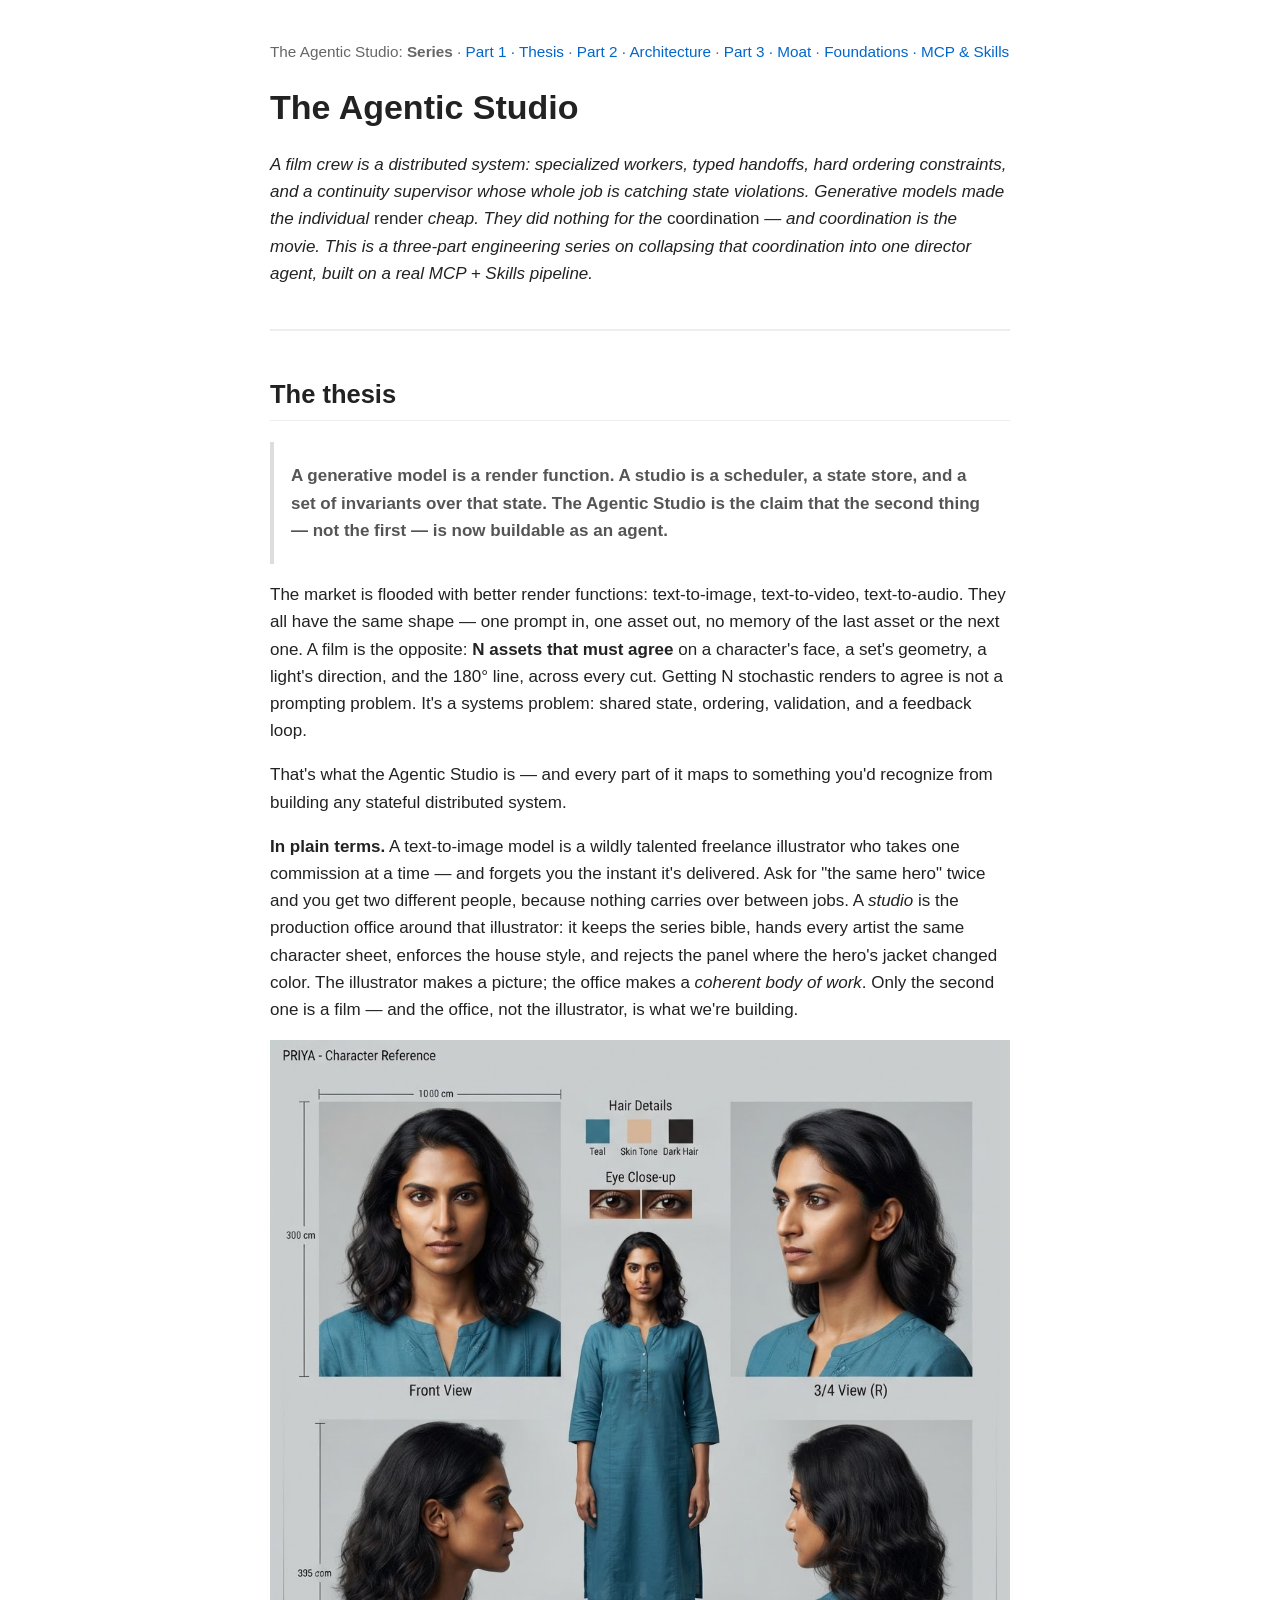
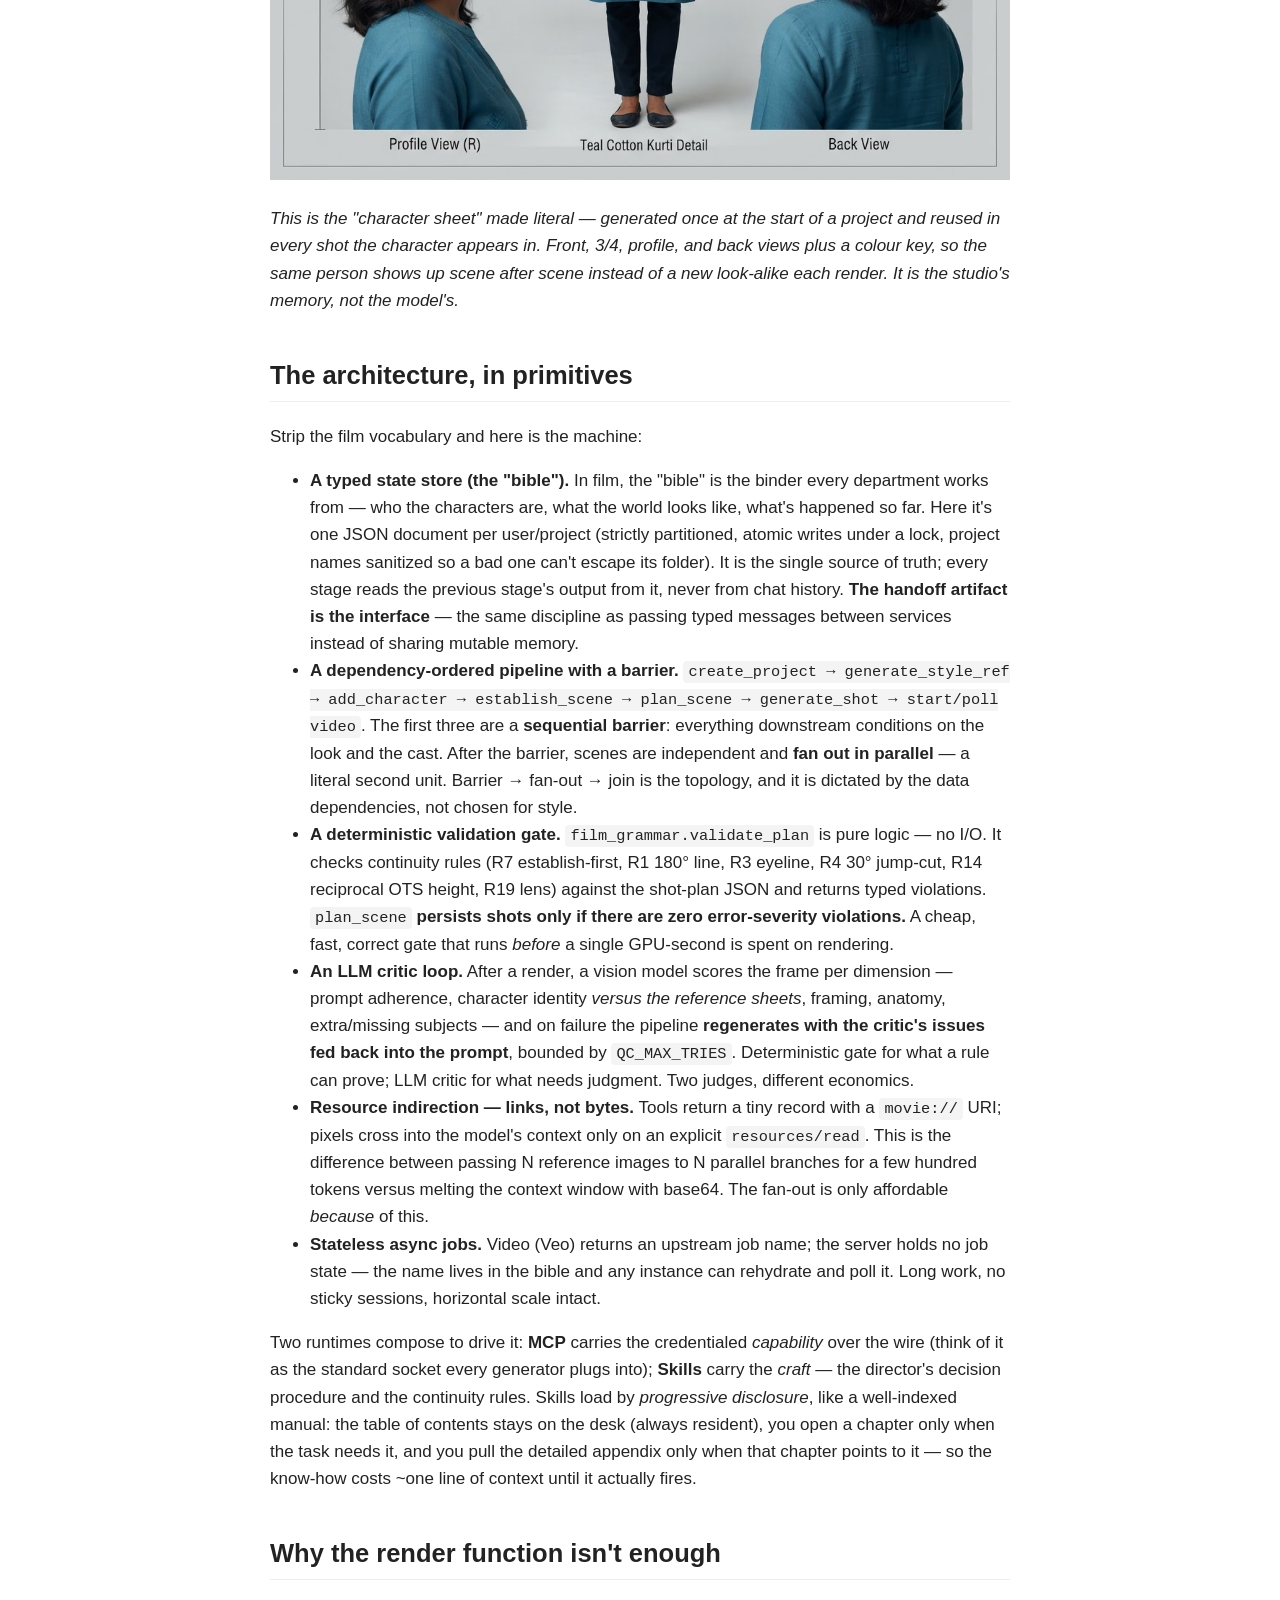
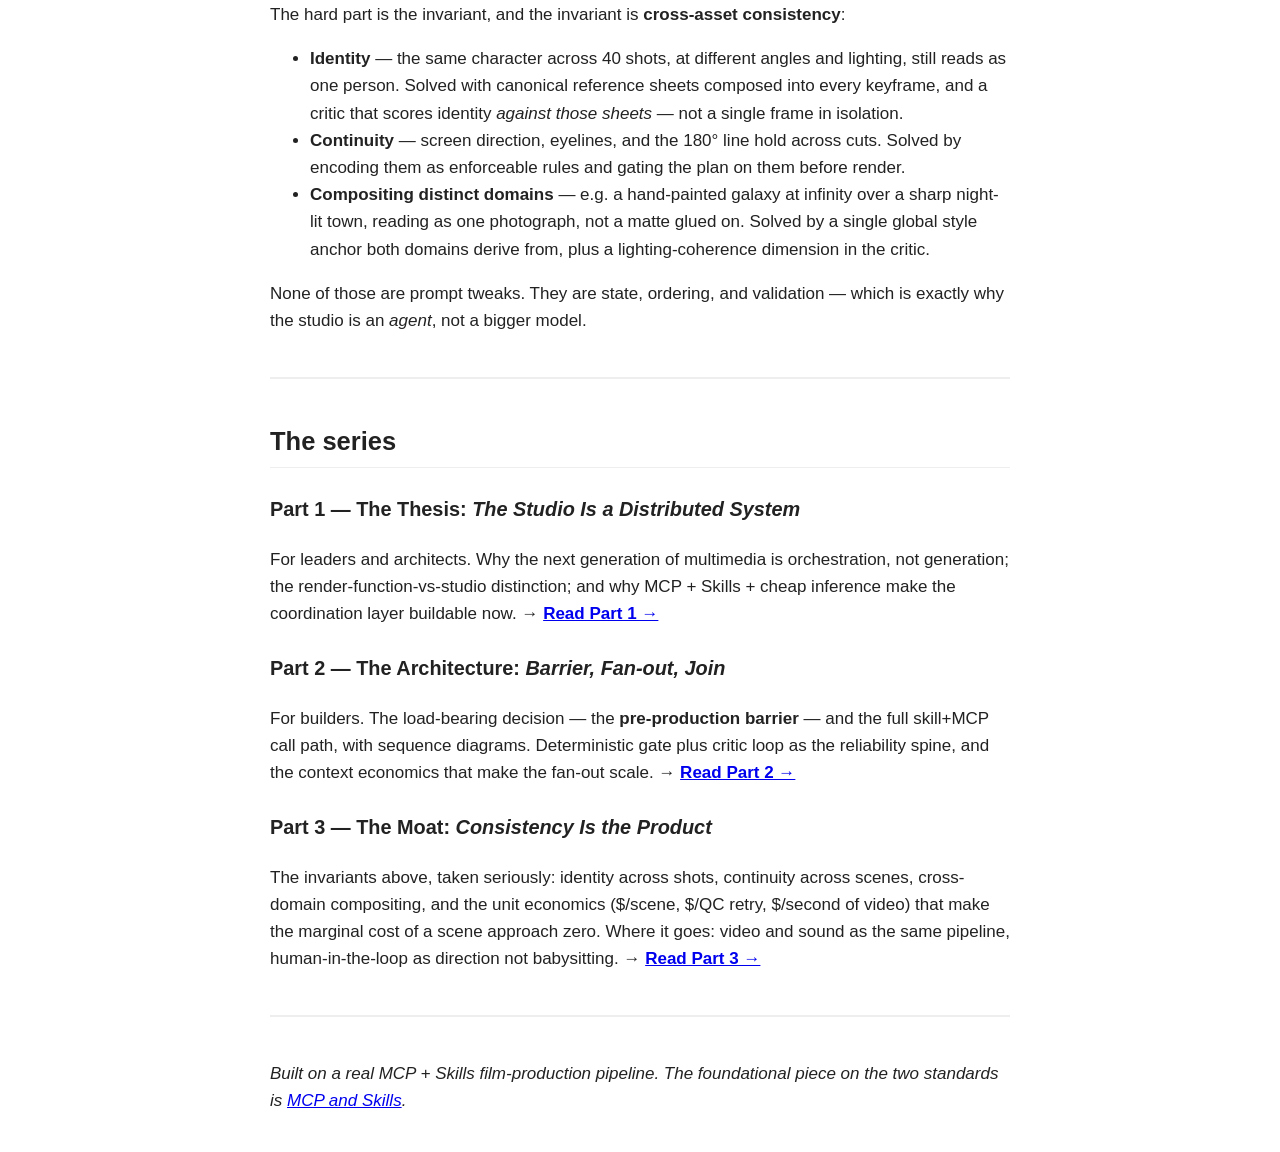
==== docs/agentic-studio-series.html @ 0b3fa9e9 "Host docs on GitHub Pages: bundle HTML in docs/, restructure blog section (Part 1/2/3 + all links)" ====
<!doctype html><meta charset=utf-8>
<title>The Agentic Studio</title><style>
body{max-width:740px;margin:40px auto;font:17px/1.6 -apple-system,Segoe UI,Roboto,Helvetica,Arial;color:#222;padding:0 16px}
h1{font-size:2em;line-height:1.2} h2{margin-top:1.6em;border-bottom:1px solid #eee;padding-bottom:.2em}
h3{margin-top:1.3em} hr{border:none;border-top:2px solid #eee;margin:2.5em 0}
code{background:#f4f4f4;padding:2px 5px;border-radius:4px;font-size:.9em}
pre{background:#f6f8fa;padding:14px;border-radius:8px;overflow:auto} pre code{background:none;padding:0}
pre.mermaid{background:#fff;text-align:center}
table{border-collapse:collapse;width:100%;margin:1em 0} th,td{border:1px solid #ddd;padding:8px 10px;text-align:left;font-size:.92em}
th{background:#fafafa} blockquote{border-left:4px solid #ddd;margin:1em 0;padding:.2em 1em;color:#555} img{max-width:100%}
nav.posts{font-size:.9em;color:#666;margin-bottom:1.5em} nav.posts a{color:#06c;text-decoration:none}</style>
<nav class="posts">The Agentic Studio: <strong>Series</strong> &middot; <a href="part-1-thesis.html">Part 1 · Thesis</a> &middot; <a href="pre-production-barrier.html">Part 2 · Architecture</a> &middot; <a href="part-3-moat.html">Part 3 · Moat</a> &middot; <a href="index.html">Foundations · MCP & Skills</a></nav>
<h1>The Agentic Studio</h1>
<p><em>A film crew is a distributed system: specialized workers, typed handoffs, hard ordering
constraints, and a continuity supervisor whose whole job is catching state violations. Generative
models made the individual </em>render<em> cheap. They did nothing for the </em>coordination<em> — and coordination
is the movie. This is a three-part engineering series on collapsing that coordination into one
director agent, built on a real MCP + Skills pipeline.</em></p>
<hr />
<h2>The thesis</h2>
<blockquote>
<p><strong>A generative model is a render function. A studio is a scheduler, a state store, and a set of
invariants over that state. The Agentic Studio is the claim that the second thing — not the first —
is now buildable as an agent.</strong></p>
</blockquote>
<p>The market is flooded with better render functions: text-to-image, text-to-video, text-to-audio.
They all have the same shape — one prompt in, one asset out, no memory of the last asset or the next
one. A film is the opposite: <strong>N assets that must agree</strong> on a character's face, a set's geometry, a
light's direction, and the 180° line, across every cut. Getting N stochastic renders to agree is not
a prompting problem. It's a systems problem: shared state, ordering, validation, and a feedback loop.</p>
<p>That's what the Agentic Studio is — and every part of it maps to something you'd recognize from
building any stateful distributed system.</p>
<p><strong>In plain terms.</strong> A text-to-image model is a wildly talented freelance illustrator who takes one
commission at a time — and forgets you the instant it's delivered. Ask for "the same hero" twice and
you get two different people, because nothing carries over between jobs. A <em>studio</em> is the production
office around that illustrator: it keeps the series bible, hands every artist the same character
sheet, enforces the house style, and rejects the panel where the hero's jacket changed color. The
illustrator makes a picture; the office makes a <em>coherent body of work</em>. Only the second one is a
film — and the office, not the illustrator, is what we're building.</p>
<p><img alt="A character reference sheet generated by the pipeline: front, 3/4, profile and back views plus a hair/skin colour key" src="images/studio-character-sheet.png" /></p>
<p><em>This is the "character sheet" made literal — generated once at the start of a project and reused in
every shot the character appears in. Front, 3/4, profile, and back views plus a colour key, so the
same person shows up scene after scene instead of a new look-alike each render. It is the studio's
memory, not the model's.</em></p>
<h2>The architecture, in primitives</h2>
<p>Strip the film vocabulary and here is the machine:</p>
<ul>
<li><strong>A typed state store (the "bible").</strong> In film, the "bible" is the binder every department works
  from — who the characters are, what the world looks like, what's happened so far. Here it's one JSON
  document per user/project (strictly partitioned, atomic writes under a lock, project names sanitized
  so a bad one can't escape its folder). It is the single source of truth; every stage reads the
  previous stage's output from it, never from chat history. <strong>The handoff artifact is the interface</strong> —
  the same discipline as passing typed messages between services instead of sharing mutable memory.</li>
<li><strong>A dependency-ordered pipeline with a barrier.</strong> <code>create_project → generate_style_ref →
  add_character → establish_scene → plan_scene → generate_shot → start/poll video</code>. The first three
  are a <strong>sequential barrier</strong>: everything downstream conditions on the look and the cast. After the
  barrier, scenes are independent and <strong>fan out in parallel</strong> — a literal second unit. Barrier →
  fan-out → join is the topology, and it is dictated by the data dependencies, not chosen for style.</li>
<li><strong>A deterministic validation gate.</strong> <code>film_grammar.validate_plan</code> is pure logic — no I/O. It
  checks continuity rules (R7 establish-first, R1 180° line, R3 eyeline, R4 30° jump-cut, R14
  reciprocal OTS height, R19 lens) against the shot-plan JSON and returns typed violations.
  <code>plan_scene</code> <strong>persists shots only if there are zero error-severity violations.</strong> A cheap, fast,
  correct gate that runs <em>before</em> a single GPU-second is spent on rendering.</li>
<li><strong>An LLM critic loop.</strong> After a render, a vision model scores the frame per dimension — prompt
  adherence, character identity <em>versus the reference sheets</em>, framing, anatomy, extra/missing
  subjects — and on failure the pipeline <strong>regenerates with the critic's issues fed back into the
  prompt</strong>, bounded by <code>QC_MAX_TRIES</code>. Deterministic gate for what a rule can prove; LLM critic for
  what needs judgment. Two judges, different economics.</li>
<li><strong>Resource indirection — links, not bytes.</strong> Tools return a tiny record with a <code>movie://</code> URI;
  pixels cross into the model's context only on an explicit <code>resources/read</code>. This is the difference
  between passing N reference images to N parallel branches for a few hundred tokens versus melting
  the context window with base64. The fan-out is only affordable <em>because</em> of this.</li>
<li><strong>Stateless async jobs.</strong> Video (Veo) returns an upstream job name; the server holds no job
  state — the name lives in the bible and any instance can rehydrate and poll it. Long work, no
  sticky sessions, horizontal scale intact.</li>
</ul>
<p>Two runtimes compose to drive it: <strong>MCP</strong> carries the credentialed <em>capability</em> over the wire (think
of it as the standard socket every generator plugs into); <strong>Skills</strong> carry the <em>craft</em> — the
director's decision procedure and the continuity rules. Skills load by <em>progressive disclosure</em>, like
a well-indexed manual: the table of contents stays on the desk (always resident), you open a chapter
only when the task needs it, and you pull the detailed appendix only when that chapter points to it —
so the know-how costs ~one line of context until it actually fires.</p>
<h2>Why the render function isn't enough</h2>
<p>The hard part is the invariant, and the invariant is <strong>cross-asset consistency</strong>:</p>
<ul>
<li><strong>Identity</strong> — the same character across 40 shots, at different angles and lighting, still reads
  as one person. Solved with canonical reference sheets composed into every keyframe, and a critic
  that scores identity <em>against those sheets</em> — not a single frame in isolation.</li>
<li><strong>Continuity</strong> — screen direction, eyelines, and the 180° line hold across cuts. Solved by
  encoding them as enforceable rules and gating the plan on them before render.</li>
<li><strong>Compositing distinct domains</strong> — e.g. a hand-painted galaxy at infinity over a sharp night-lit
  town, reading as one photograph, not a matte glued on. Solved by a single global style anchor both
  domains derive from, plus a lighting-coherence dimension in the critic.</li>
</ul>
<p>None of those are prompt tweaks. They are state, ordering, and validation — which is exactly why the
studio is an <em>agent</em>, not a bigger model.</p>
<hr />
<h2>The series</h2>
<h3>Part 1 — The Thesis: <em>The Studio Is a Distributed System</em></h3>
<p>For leaders and architects. Why the next generation of multimedia is orchestration, not generation;
the render-function-vs-studio distinction; and why MCP + Skills + cheap inference make the
coordination layer buildable now.
→ <strong><a href="part-1-thesis.html">Read Part 1 →</a></strong></p>
<h3>Part 2 — The Architecture: <em>Barrier, Fan-out, Join</em></h3>
<p>For builders. The load-bearing decision — the <strong>pre-production barrier</strong> — and the full skill+MCP
call path, with sequence diagrams. Deterministic gate plus critic loop as the reliability spine, and
the context economics that make the fan-out scale.
→ <strong><a href="pre-production-barrier.html">Read Part 2 →</a></strong></p>
<h3>Part 3 — The Moat: <em>Consistency Is the Product</em></h3>
<p>The invariants above, taken seriously: identity across shots, continuity across scenes,
cross-domain compositing, and the unit economics ($/scene, $/QC retry, $/second of video) that make
the marginal cost of a scene approach zero. Where it goes: video and sound as the same pipeline,
human-in-the-loop as direction not babysitting.
→ <strong><a href="part-3-moat.html">Read Part 3 →</a></strong></p>
<hr />
<p><em>Built on a real MCP + Skills film-production pipeline. The foundational piece on the two standards
is </em><em><a href="index.html">MCP and Skills</a></em><em>.</em></p>
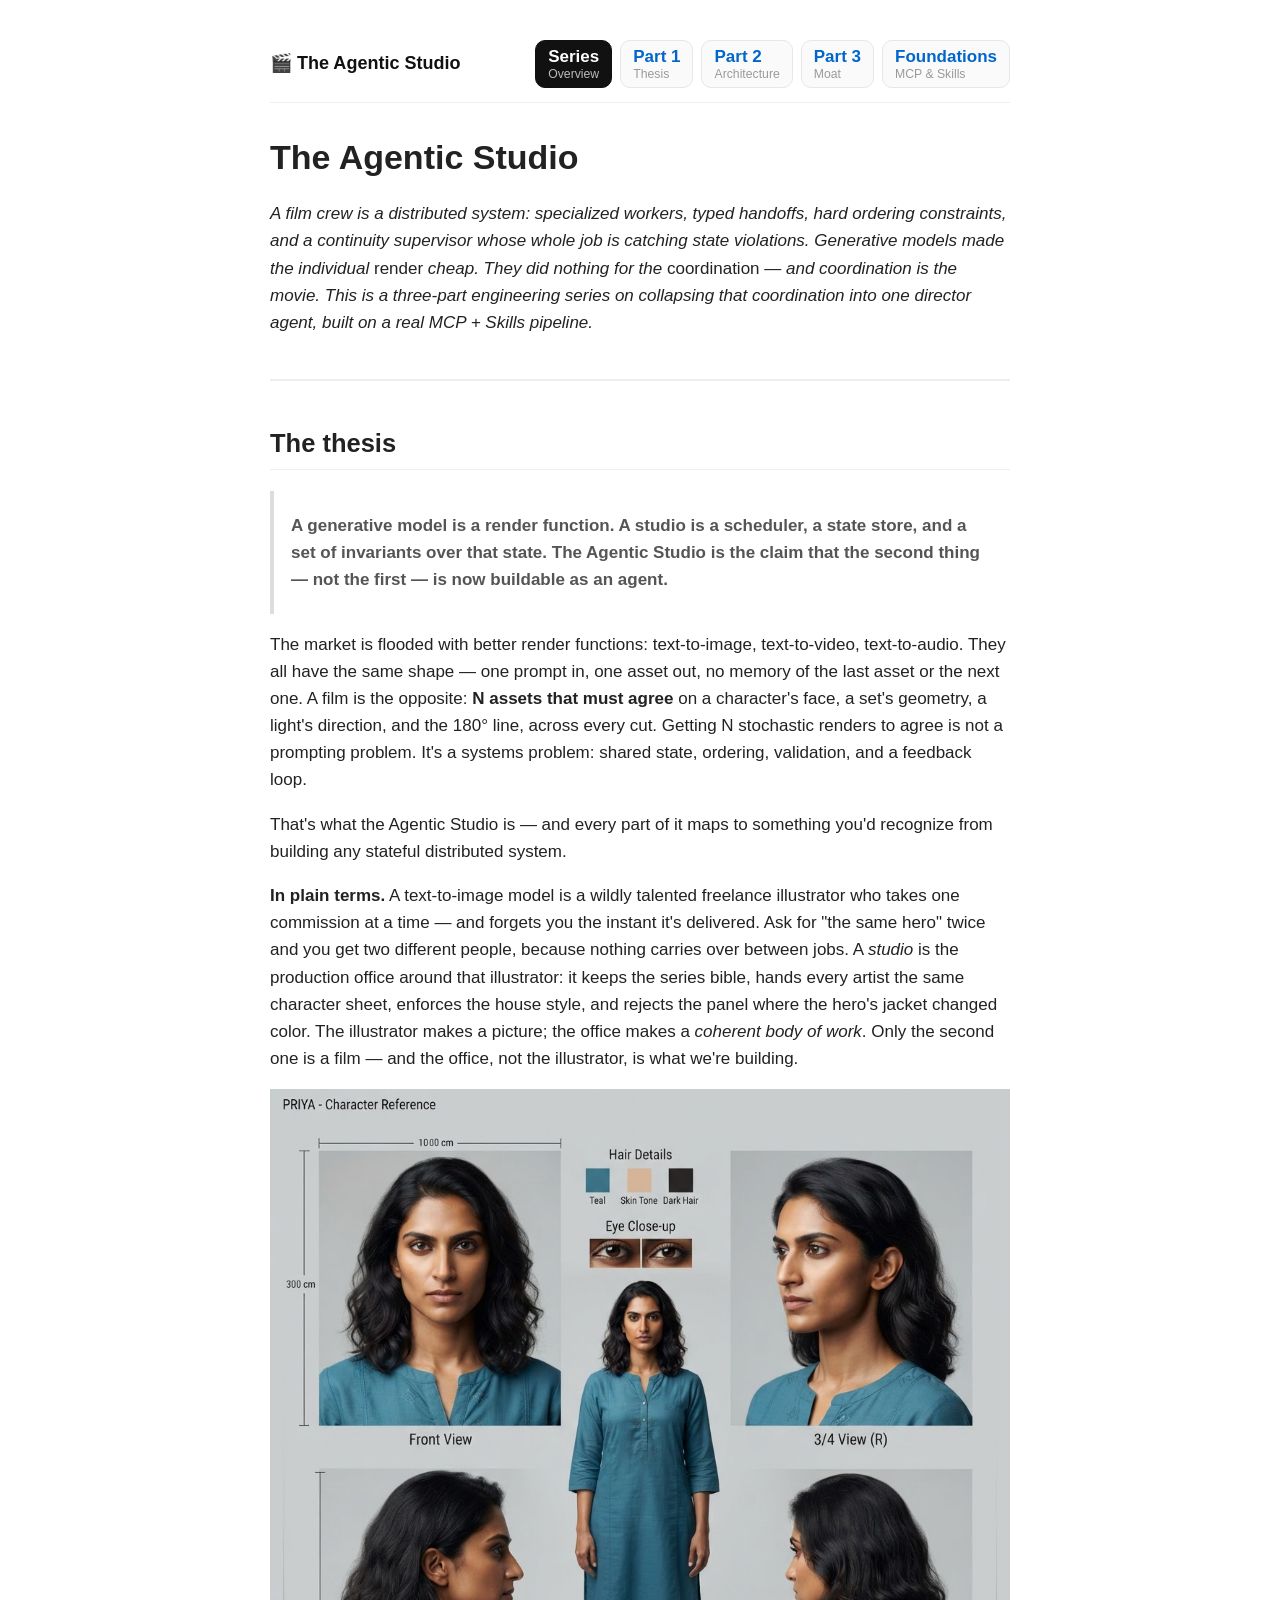
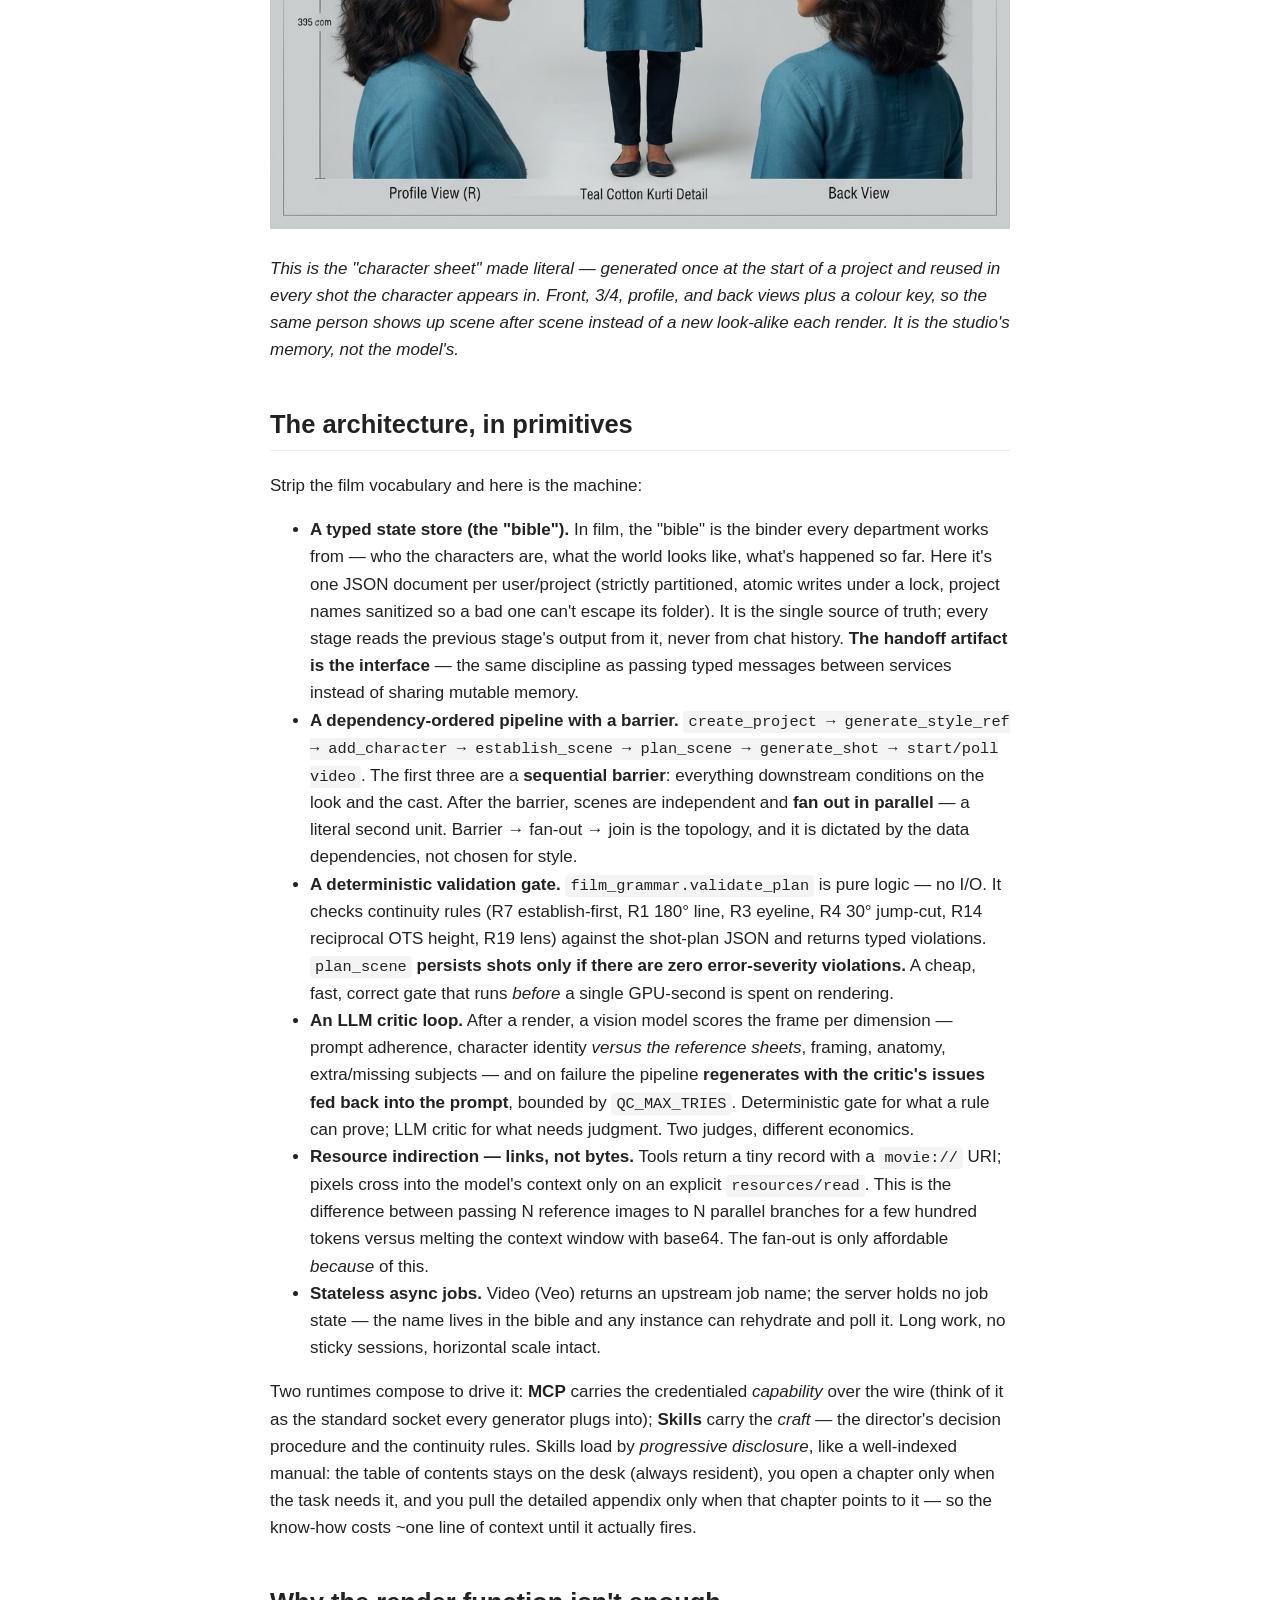
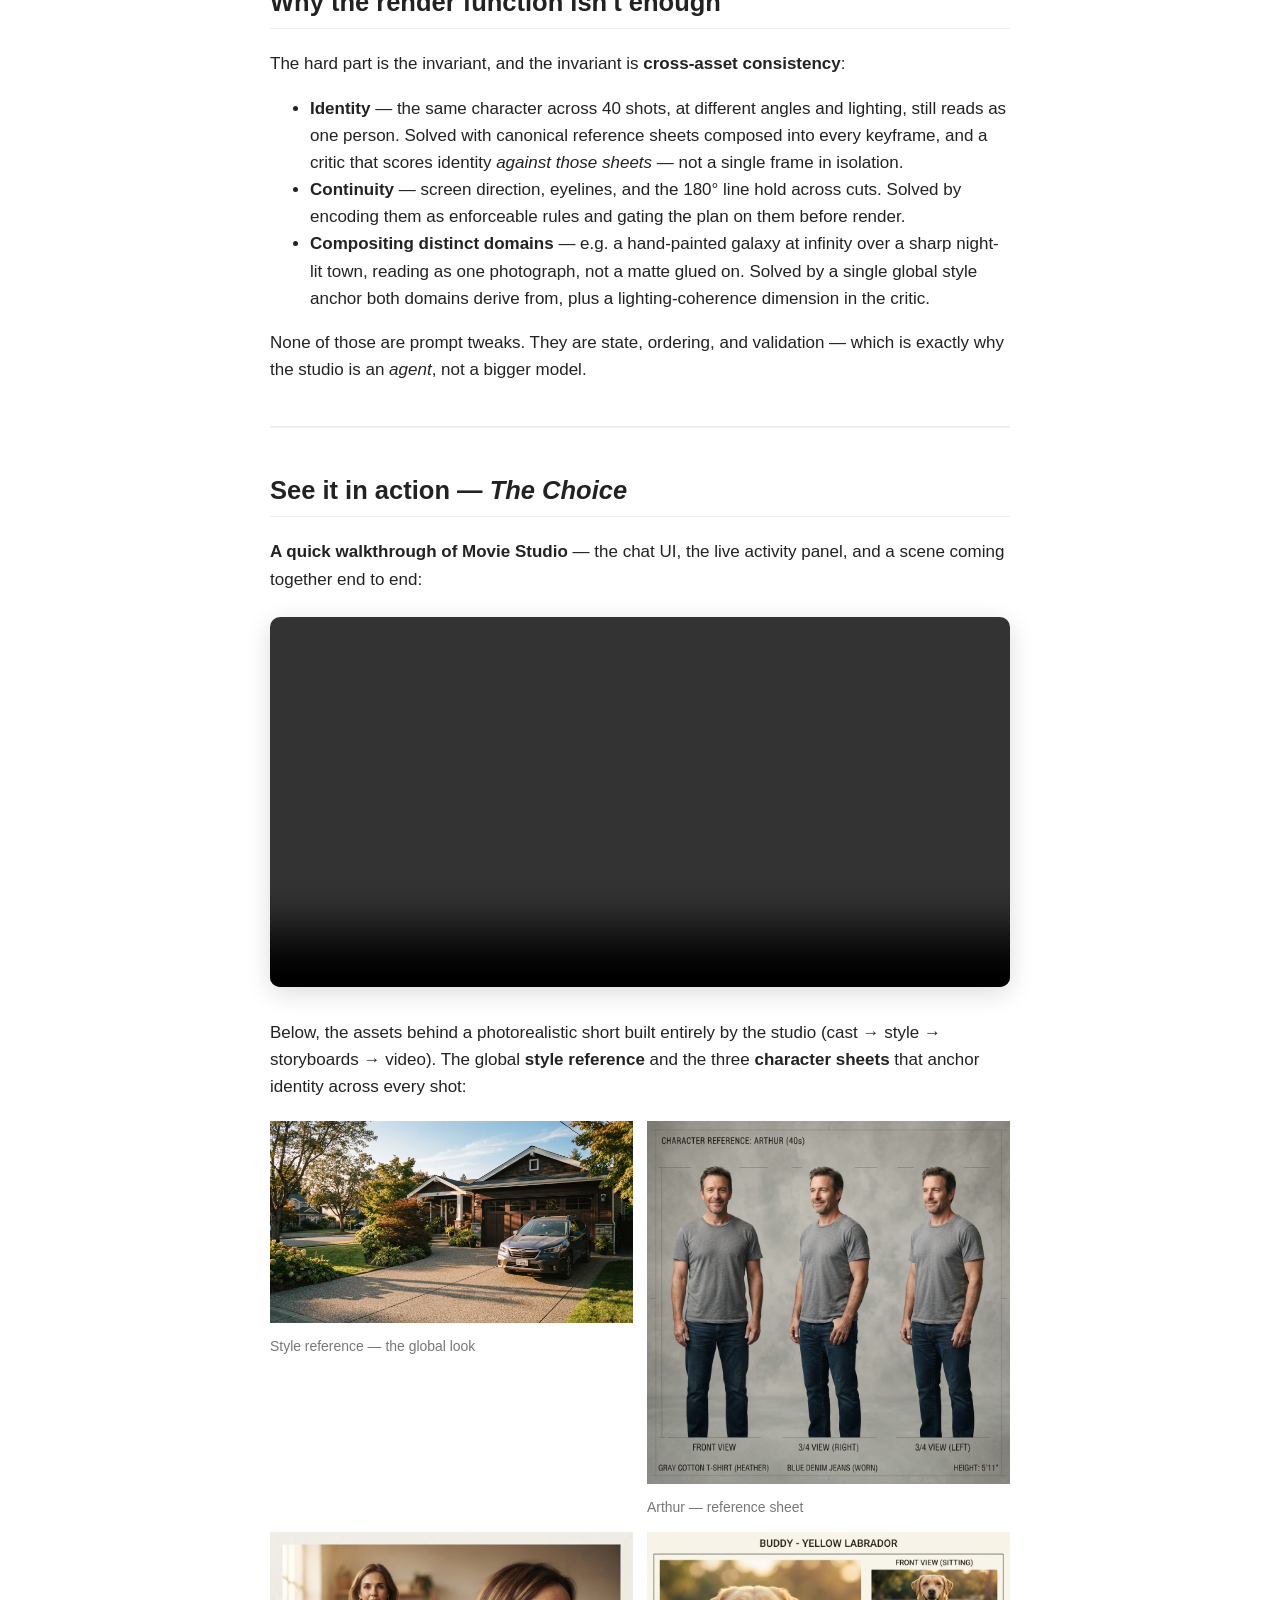
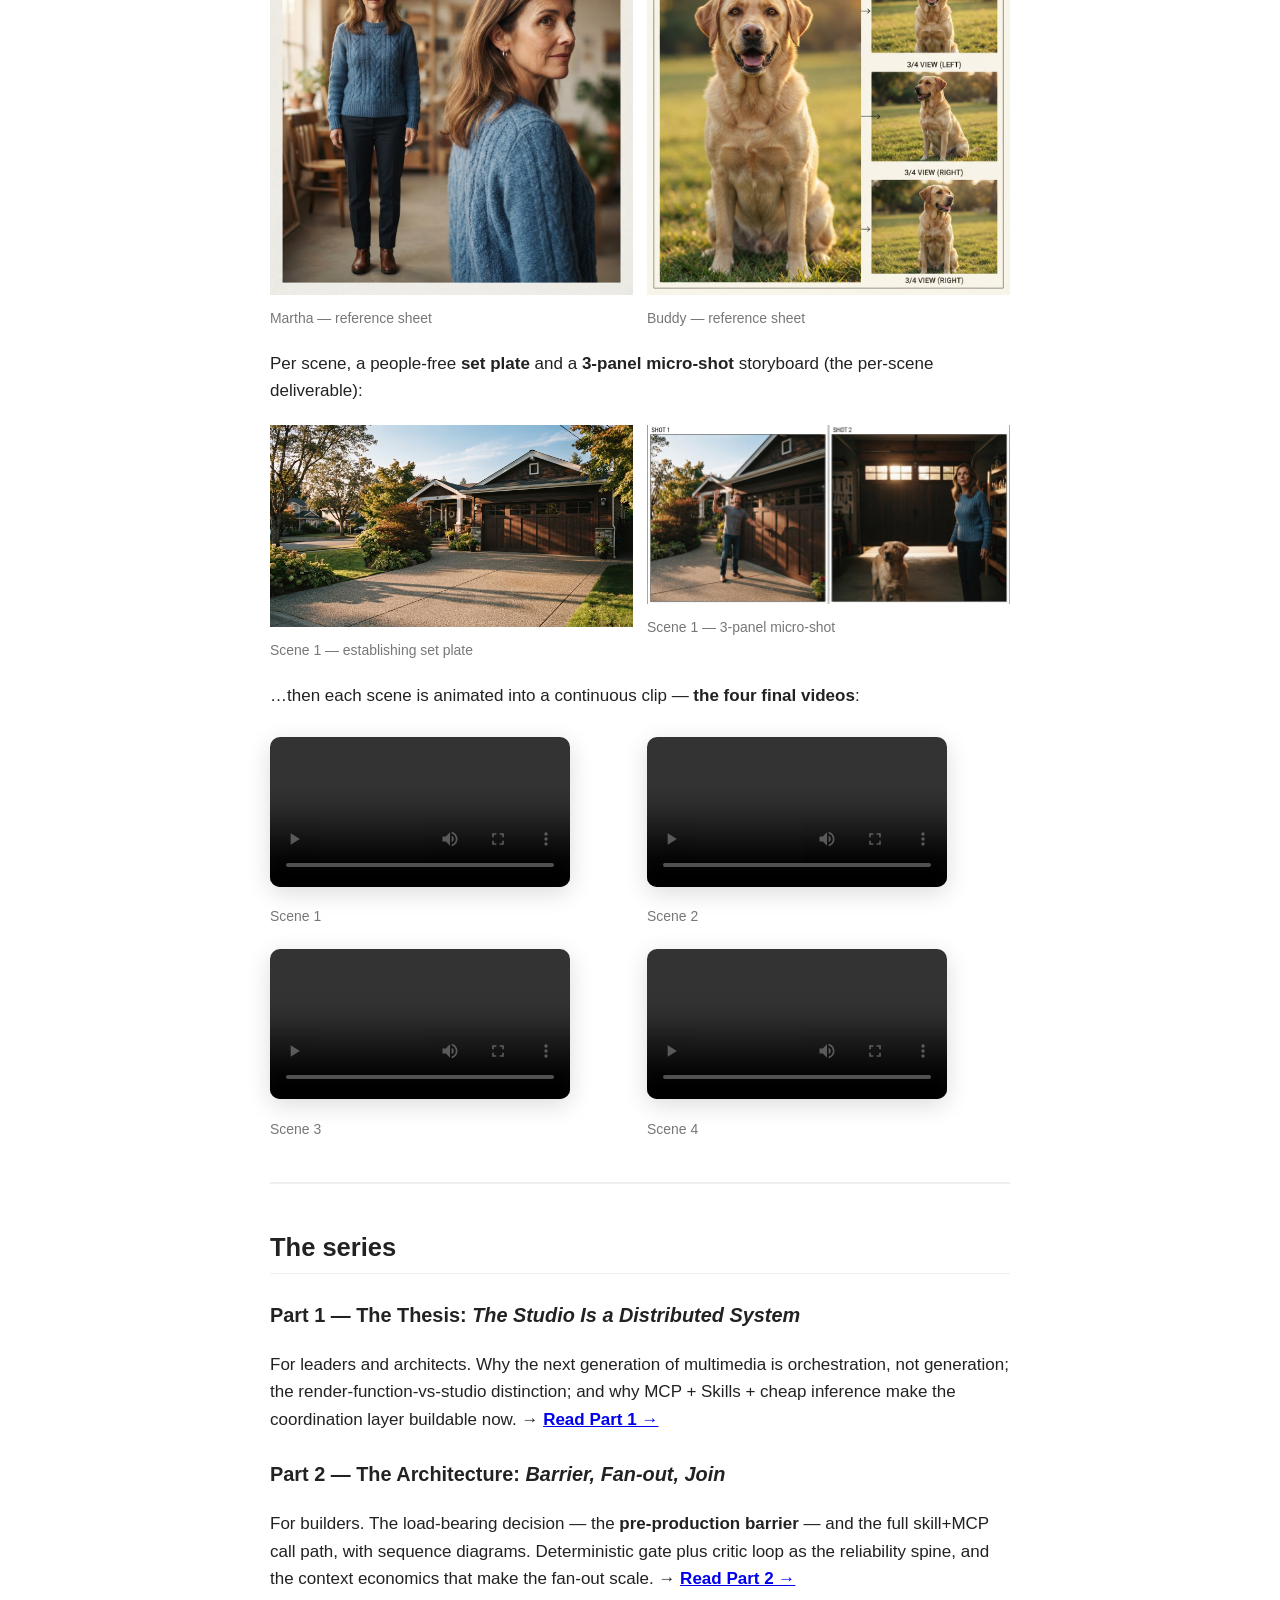
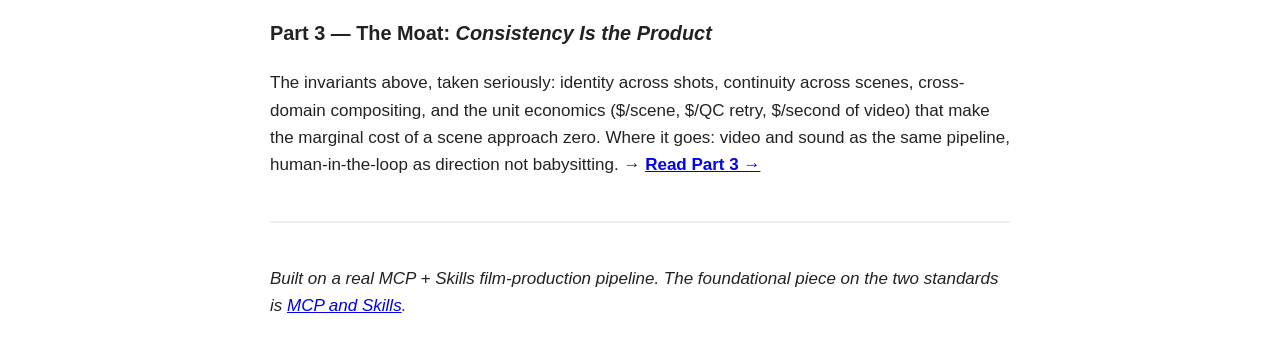
==== commit 8836406a: "Blog: add compressed Studio walkthrough video (163MB .mov -> 2MB mp4) + gallery + cleaner nav" ====
--- a/docs/agentic-studio-series.html
+++ b/docs/agentic-studio-series.html
@@ -8,8 +8,18 @@
 pre.mermaid{background:#fff;text-align:center}
 table{border-collapse:collapse;width:100%;margin:1em 0} th,td{border:1px solid #ddd;padding:8px 10px;text-align:left;font-size:.92em}
 th{background:#fafafa} blockquote{border-left:4px solid #ddd;margin:1em 0;padding:.2em 1em;color:#555} img{max-width:100%}
-nav.posts{font-size:.9em;color:#666;margin-bottom:1.5em} nav.posts a{color:#06c;text-decoration:none}</style>
-<nav class="posts">The Agentic Studio: <strong>Series</strong> &middot; <a href="part-1-thesis.html">Part 1 · Thesis</a> &middot; <a href="pre-production-barrier.html">Part 2 · Architecture</a> &middot; <a href="part-3-moat.html">Part 3 · Moat</a> &middot; <a href="index.html">Foundations · MCP & Skills</a></nav>
+video{max-width:100%;border-radius:10px;box-shadow:0 6px 24px rgba(0,0,0,.14);margin:.4em 0}
+.gallery{display:grid;grid-template-columns:repeat(auto-fit,minmax(240px,1fr));gap:14px;margin:1.2em 0}
+.gallery figure{margin:0} .gallery figcaption{font-size:.82em;color:#777;margin-top:4px}
+.site-nav{display:flex;flex-wrap:wrap;align-items:center;gap:10px 14px;margin:0 0 2em;padding-bottom:14px;border-bottom:1px solid #eee}
+.site-nav .brand{font-weight:700;color:#111;text-decoration:none;font-size:1.06em;margin-right:auto}
+.navlinks{display:flex;flex-wrap:wrap;gap:8px}
+.nav-item{display:flex;flex-direction:column;line-height:1.15;text-decoration:none;color:#06c;padding:6px 12px;border:1px solid #e7e7e7;border-radius:10px;background:#fafafa;transition:all .12s}
+.nav-item span{font-size:.72em;color:#9a9a9a;font-weight:400}
+.nav-item:hover{border-color:#06c;background:#f0f7ff}
+.nav-item.active{background:#111;border-color:#111;color:#fff;pointer-events:none}
+.nav-item.active span{color:#bbb}</style>
+<header class="site-nav"><a class="brand" href="agentic-studio-series.html">🎬 The Agentic Studio</a><nav class="navlinks"><a class="nav-item active" href="#"><b>Series</b><span>Overview</span></a><a class="nav-item" href="part-1-thesis.html"><b>Part 1</b><span>Thesis</span></a><a class="nav-item" href="pre-production-barrier.html"><b>Part 2</b><span>Architecture</span></a><a class="nav-item" href="part-3-moat.html"><b>Part 3</b><span>Moat</span></a><a class="nav-item" href="index.html"><b>Foundations</b><span>MCP & Skills</span></a></nav></header>
 <h1>The Agentic Studio</h1>
 <p><em>A film crew is a distributed system: specialized workers, typed handoffs, hard ordering
 constraints, and a continuity supervisor whose whole job is catching state violations. Generative
@@ -95,6 +105,36 @@
 <p>None of those are prompt tweaks. They are state, ordering, and validation — which is exactly why the
 studio is an <em>agent</em>, not a bigger model.</p>
 <hr />
+<h2>See it in action — <em>The Choice</em></h2>
+<p><strong>A quick walkthrough of Movie Studio</strong> — the chat UI, the live activity panel, and a scene coming
+together end to end:</p>
+<video controls preload="metadata" src="media/studio-walkthrough.mp4" style="width:100%"></video>
+
+<p>Below, the assets behind a photorealistic short built entirely by the studio (cast → style →
+storyboards → video). The global <strong>style reference</strong> and the three <strong>character sheets</strong> that anchor
+identity across every shot:</p>
+<div class="gallery">
+<figure><img src="media/choice-style.jpg" alt="style reference"><figcaption>Style reference — the global look</figcaption></figure>
+<figure><img src="media/choice-arthur.png" alt="Arthur character sheet"><figcaption>Arthur — reference sheet</figcaption></figure>
+<figure><img src="media/choice-martha.png" alt="Martha character sheet"><figcaption>Martha — reference sheet</figcaption></figure>
+<figure><img src="media/choice-buddy.png" alt="Buddy character sheet"><figcaption>Buddy — reference sheet</figcaption></figure>
+</div>
+
+<p>Per scene, a people-free <strong>set plate</strong> and a <strong>3-panel micro-shot</strong> storyboard (the per-scene deliverable):</p>
+<div class="gallery">
+<figure><img src="media/choice-plate-s1.jpg" alt="set plate"><figcaption>Scene 1 — establishing set plate</figcaption></figure>
+<figure><img src="media/choice-storyboard-s1.png" alt="micro-shot storyboard"><figcaption>Scene 1 — 3-panel micro-shot</figcaption></figure>
+</div>
+
+<p>…then each scene is animated into a continuous clip — <strong>the four final videos</strong>:</p>
+<div class="gallery">
+<figure><video controls preload="metadata" src="media/choice-scene-1.mp4"></video><figcaption>Scene 1</figcaption></figure>
+<figure><video controls preload="metadata" src="media/choice-scene-2.mp4"></video><figcaption>Scene 2</figcaption></figure>
+<figure><video controls preload="metadata" src="media/choice-scene-3.mp4"></video><figcaption>Scene 3</figcaption></figure>
+<figure><video controls preload="metadata" src="media/choice-scene-4.mp4"></video><figcaption>Scene 4</figcaption></figure>
+</div>
+
+<hr />
 <h2>The series</h2>
 <h3>Part 1 — The Thesis: <em>The Studio Is a Distributed System</em></h3>
 <p>For leaders and architects. Why the next generation of multimedia is orchestration, not generation;
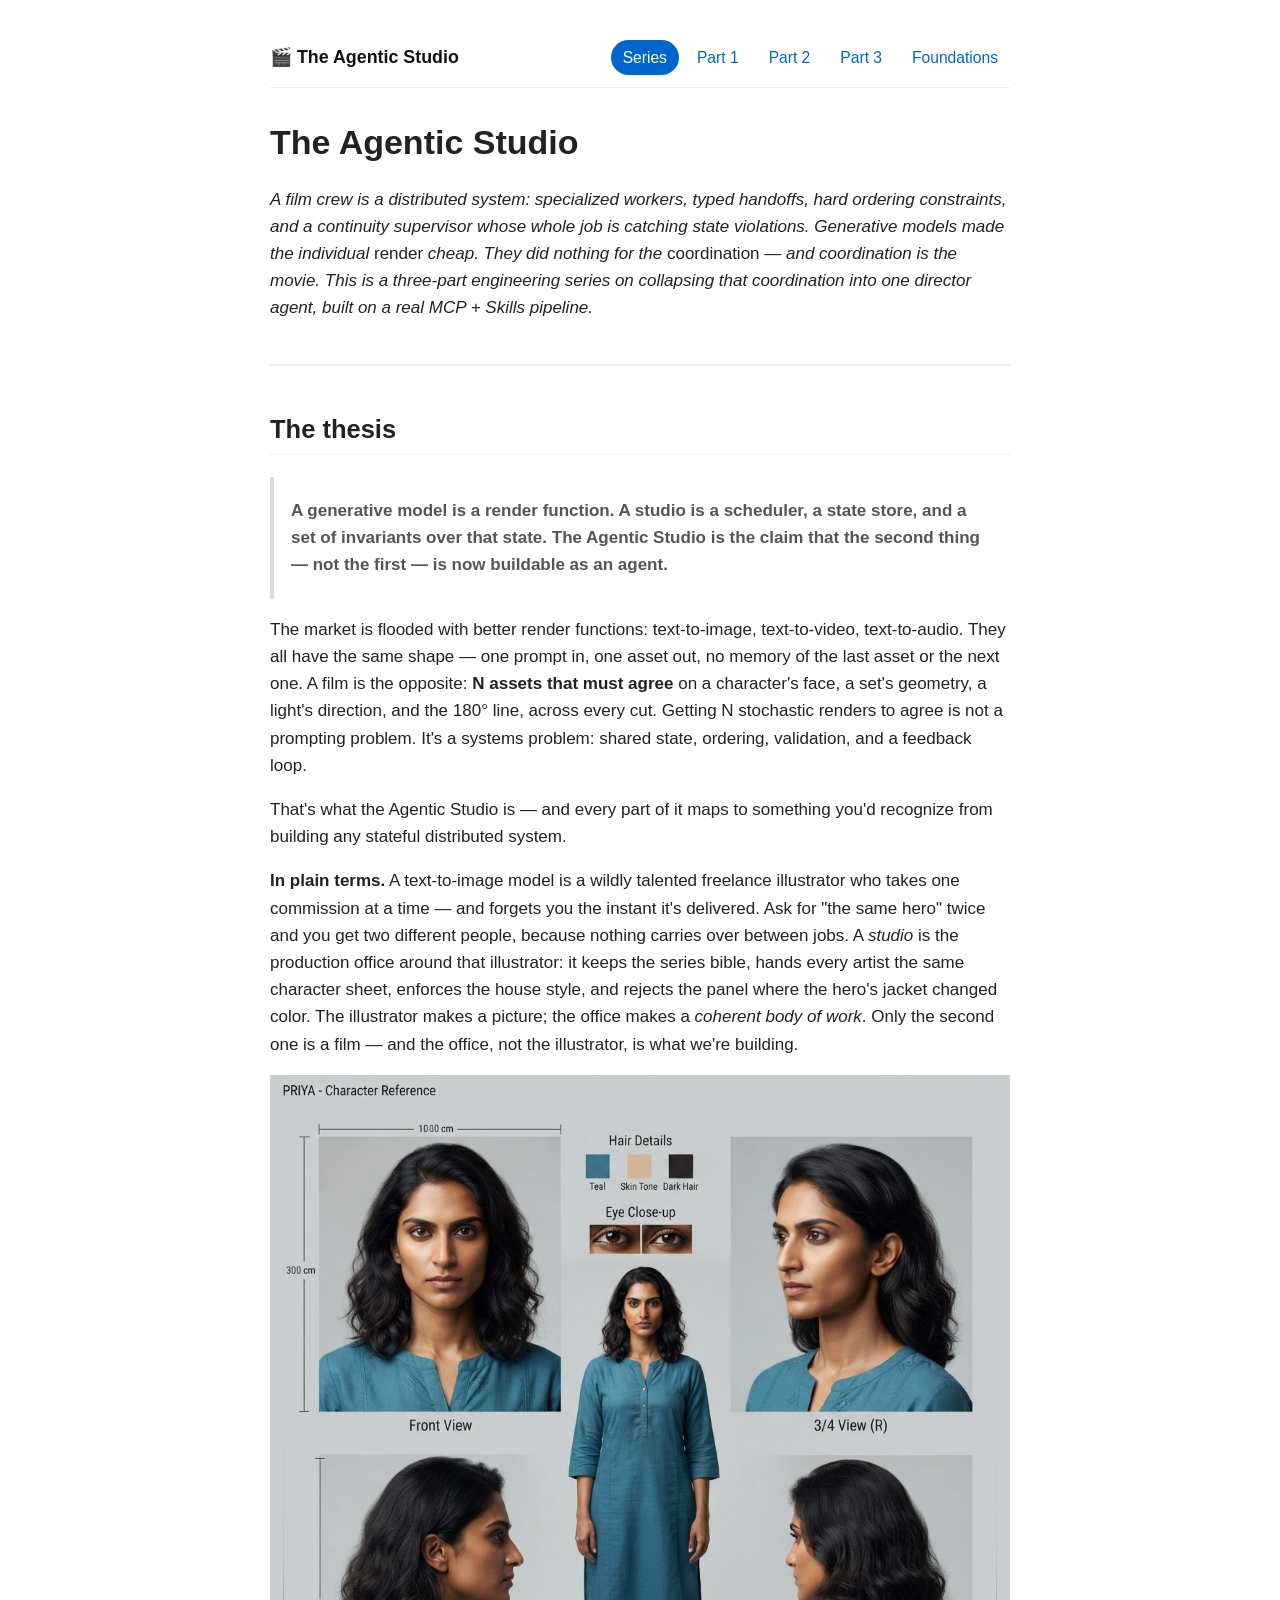
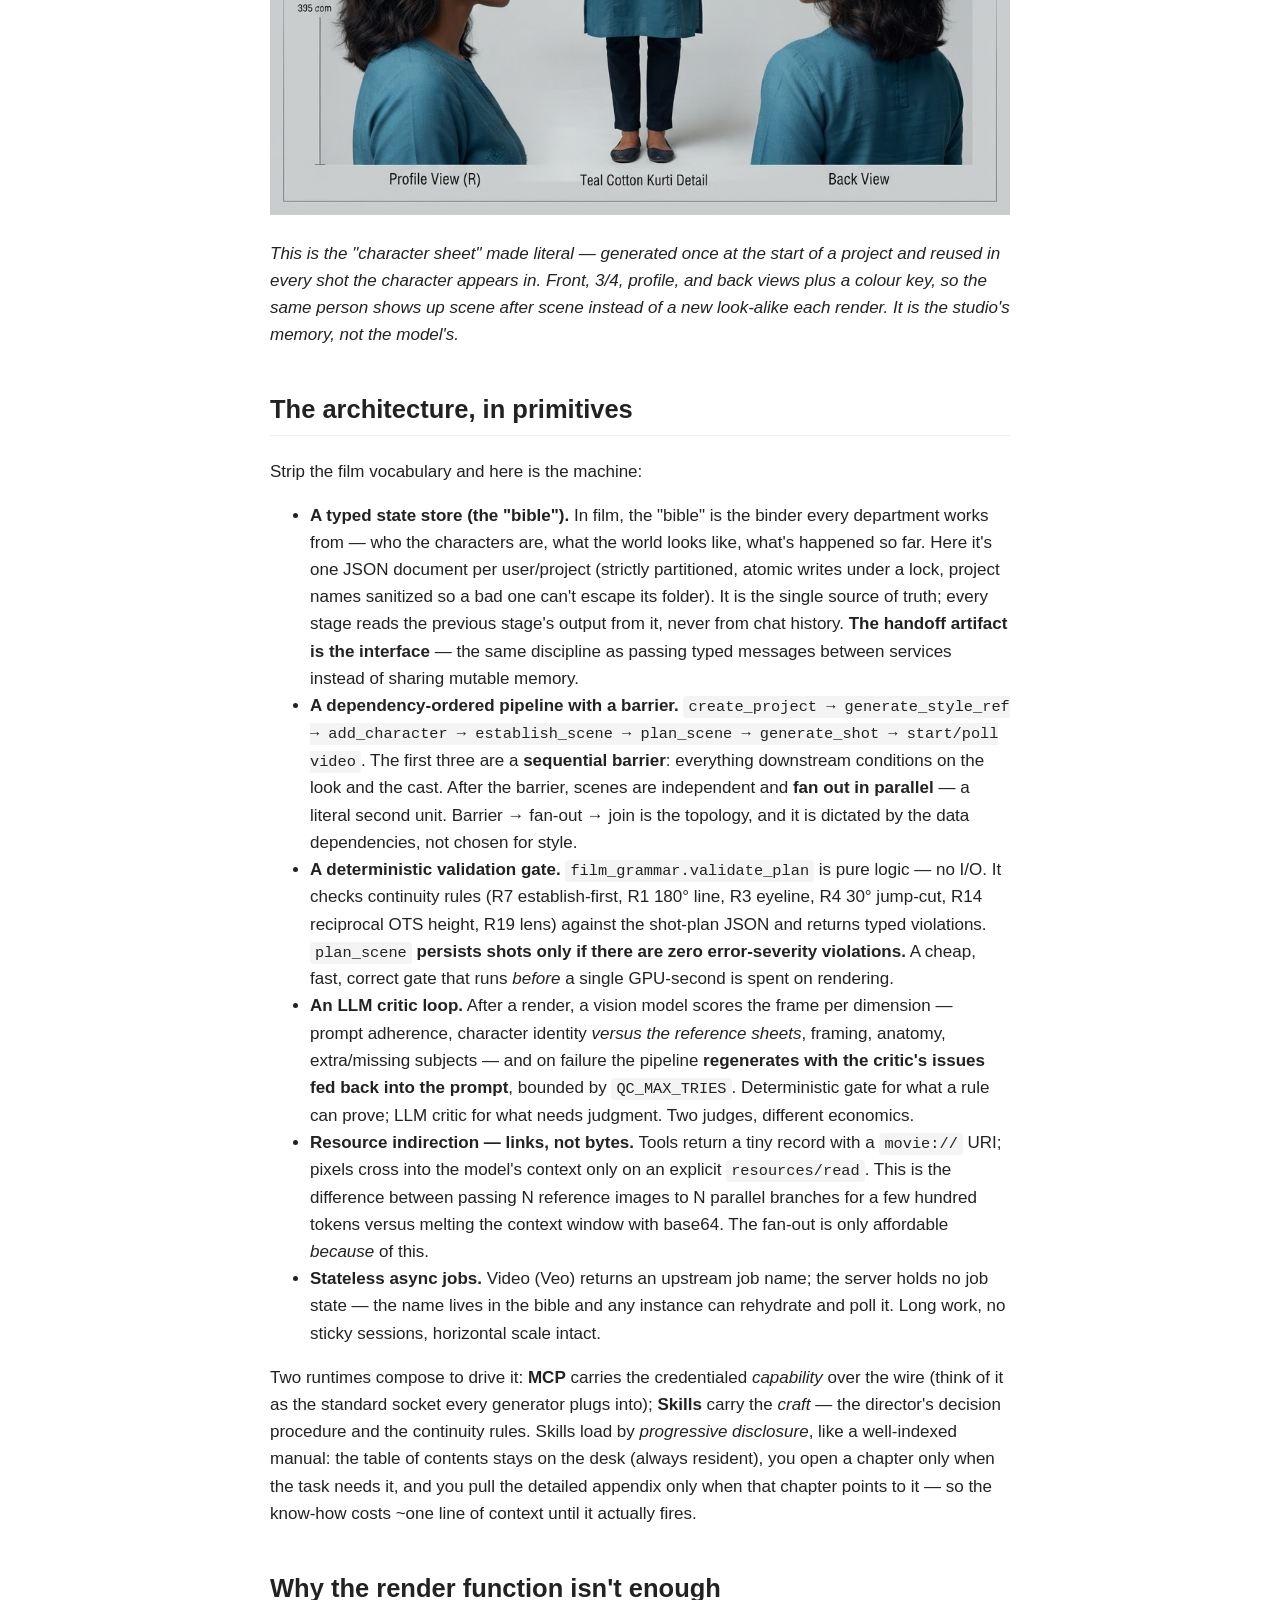
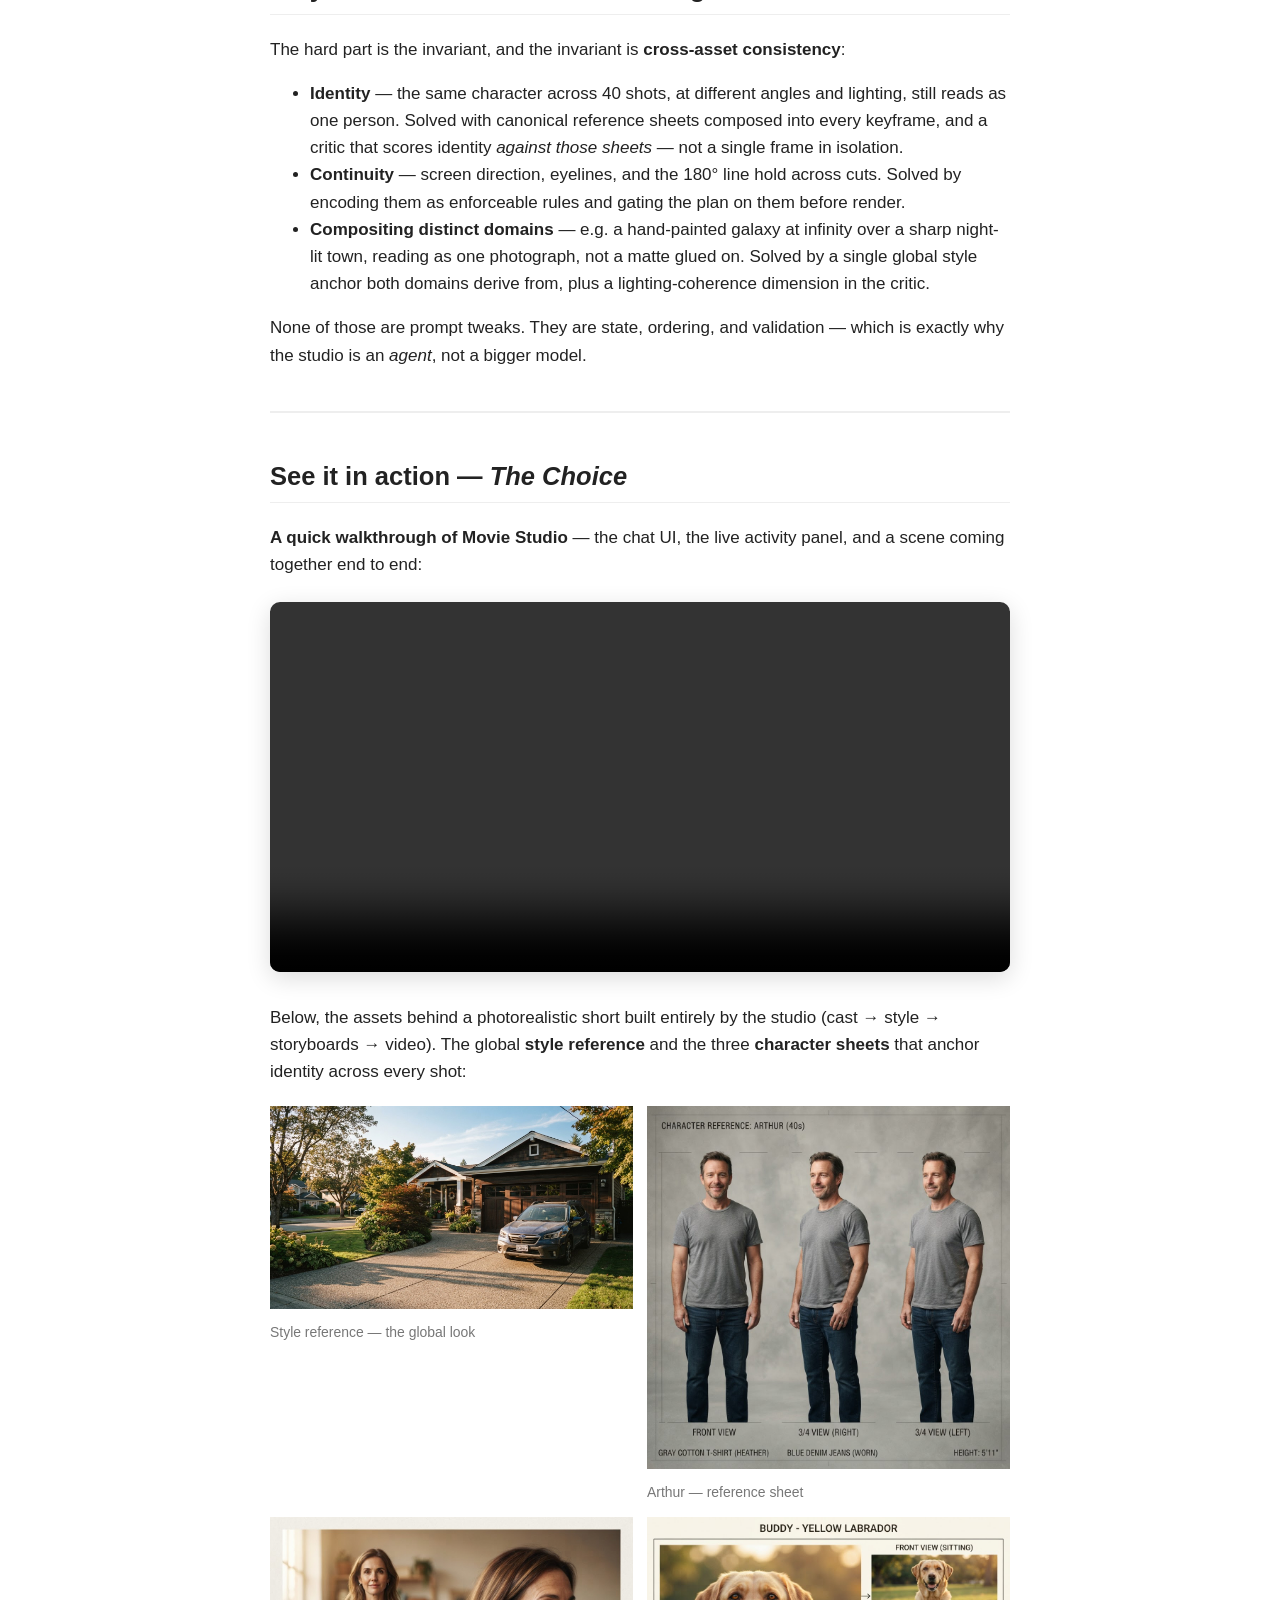
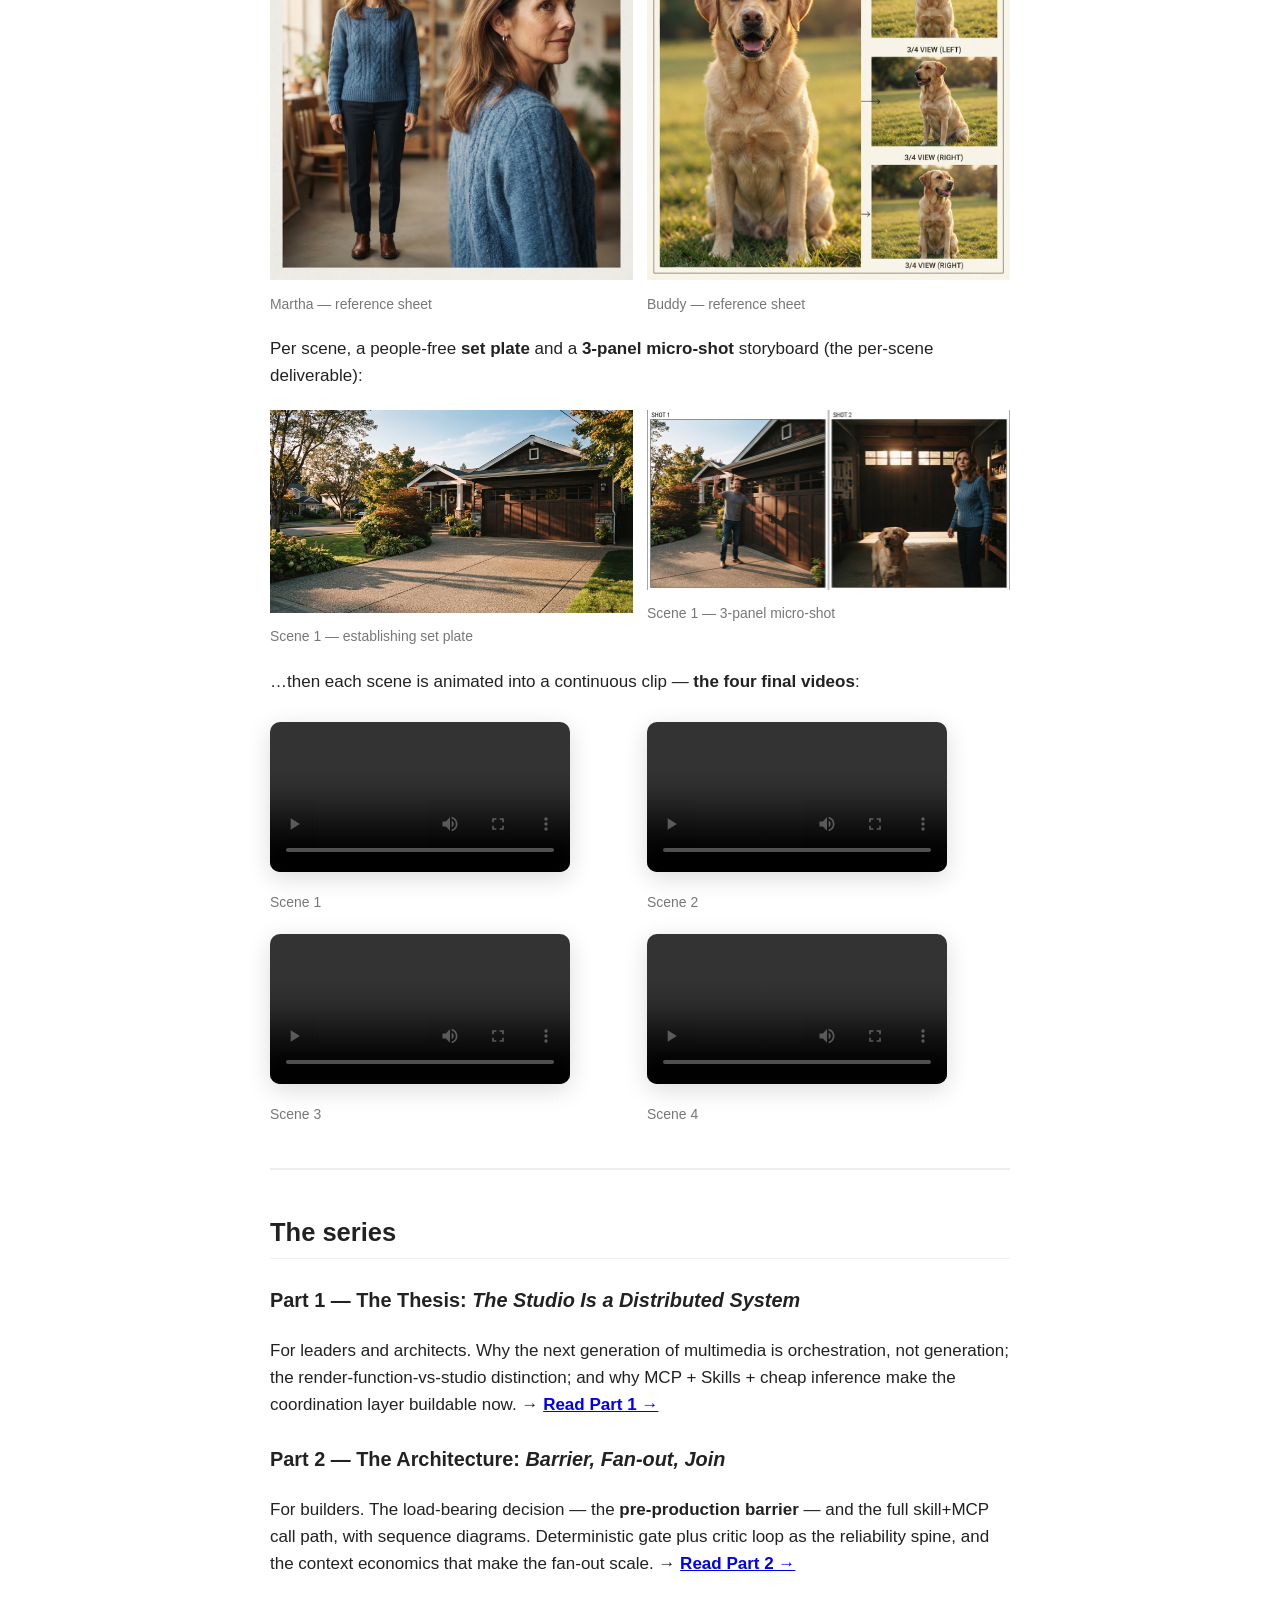
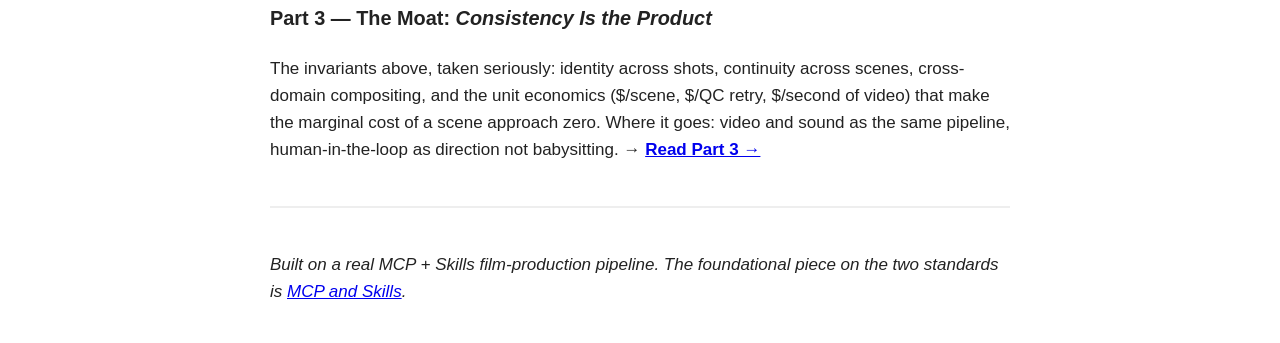
==== commit 19dd7f42: "Blog: use The Choice (b2e36704) examples across all posts + cleaner single-line nav Part 1: finished" ====
--- a/docs/agentic-studio-series.html
+++ b/docs/agentic-studio-series.html
@@ -11,15 +11,13 @@
 video{max-width:100%;border-radius:10px;box-shadow:0 6px 24px rgba(0,0,0,.14);margin:.4em 0}
 .gallery{display:grid;grid-template-columns:repeat(auto-fit,minmax(240px,1fr));gap:14px;margin:1.2em 0}
 .gallery figure{margin:0} .gallery figcaption{font-size:.82em;color:#777;margin-top:4px}
-.site-nav{display:flex;flex-wrap:wrap;align-items:center;gap:10px 14px;margin:0 0 2em;padding-bottom:14px;border-bottom:1px solid #eee}
-.site-nav .brand{font-weight:700;color:#111;text-decoration:none;font-size:1.06em;margin-right:auto}
-.navlinks{display:flex;flex-wrap:wrap;gap:8px}
-.nav-item{display:flex;flex-direction:column;line-height:1.15;text-decoration:none;color:#06c;padding:6px 12px;border:1px solid #e7e7e7;border-radius:10px;background:#fafafa;transition:all .12s}
-.nav-item span{font-size:.72em;color:#9a9a9a;font-weight:400}
-.nav-item:hover{border-color:#06c;background:#f0f7ff}
-.nav-item.active{background:#111;border-color:#111;color:#fff;pointer-events:none}
-.nav-item.active span{color:#bbb}</style>
-<header class="site-nav"><a class="brand" href="agentic-studio-series.html">🎬 The Agentic Studio</a><nav class="navlinks"><a class="nav-item active" href="#"><b>Series</b><span>Overview</span></a><a class="nav-item" href="part-1-thesis.html"><b>Part 1</b><span>Thesis</span></a><a class="nav-item" href="pre-production-barrier.html"><b>Part 2</b><span>Architecture</span></a><a class="nav-item" href="part-3-moat.html"><b>Part 3</b><span>Moat</span></a><a class="nav-item" href="index.html"><b>Foundations</b><span>MCP & Skills</span></a></nav></header>
+.site-nav{display:flex;flex-wrap:wrap;align-items:center;gap:8px 12px;margin:0 0 2em;padding-bottom:12px;border-bottom:1px solid #eee}
+.site-nav .brand{font-weight:700;color:#111;text-decoration:none;font-size:1.05em;margin-right:auto}
+.navlinks{display:flex;flex-wrap:wrap;gap:6px}
+.nav-item{text-decoration:none;color:#06c;padding:5px 12px;border-radius:999px;font-size:.92em;white-space:nowrap;transition:background .12s}
+.nav-item:hover{background:#eef5ff}
+.nav-item.active{background:#06c;color:#fff;pointer-events:none}</style>
+<header class="site-nav"><a class="brand" href="agentic-studio-series.html">🎬 The Agentic Studio</a><nav class="navlinks"><a class="nav-item active" href="#" title="Overview">Series</a><a class="nav-item" href="part-1-thesis.html" title="Thesis">Part 1</a><a class="nav-item" href="pre-production-barrier.html" title="Architecture">Part 2</a><a class="nav-item" href="part-3-moat.html" title="Moat">Part 3</a><a class="nav-item" href="index.html" title="MCP & Skills">Foundations</a></nav></header>
 <h1>The Agentic Studio</h1>
 <p><em>A film crew is a distributed system: specialized workers, typed handoffs, hard ordering
 constraints, and a continuity supervisor whose whole job is catching state violations. Generative
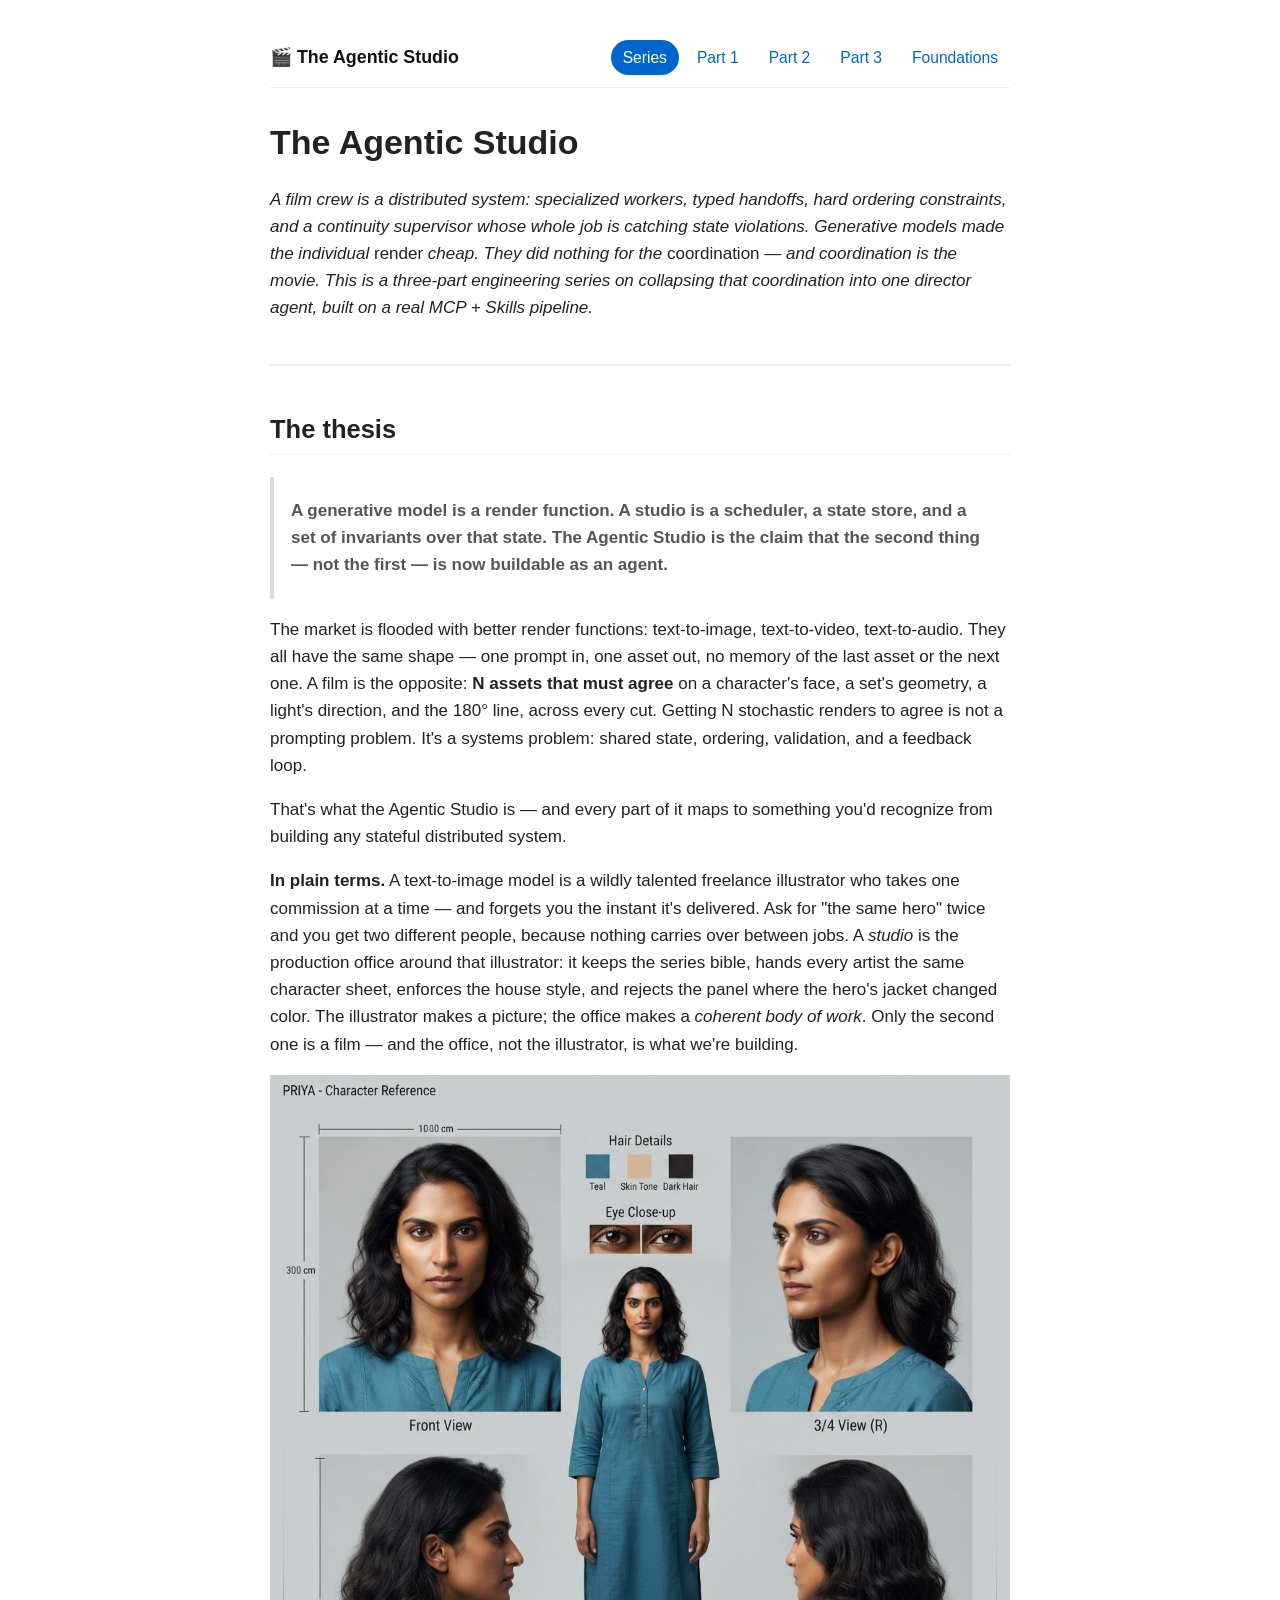
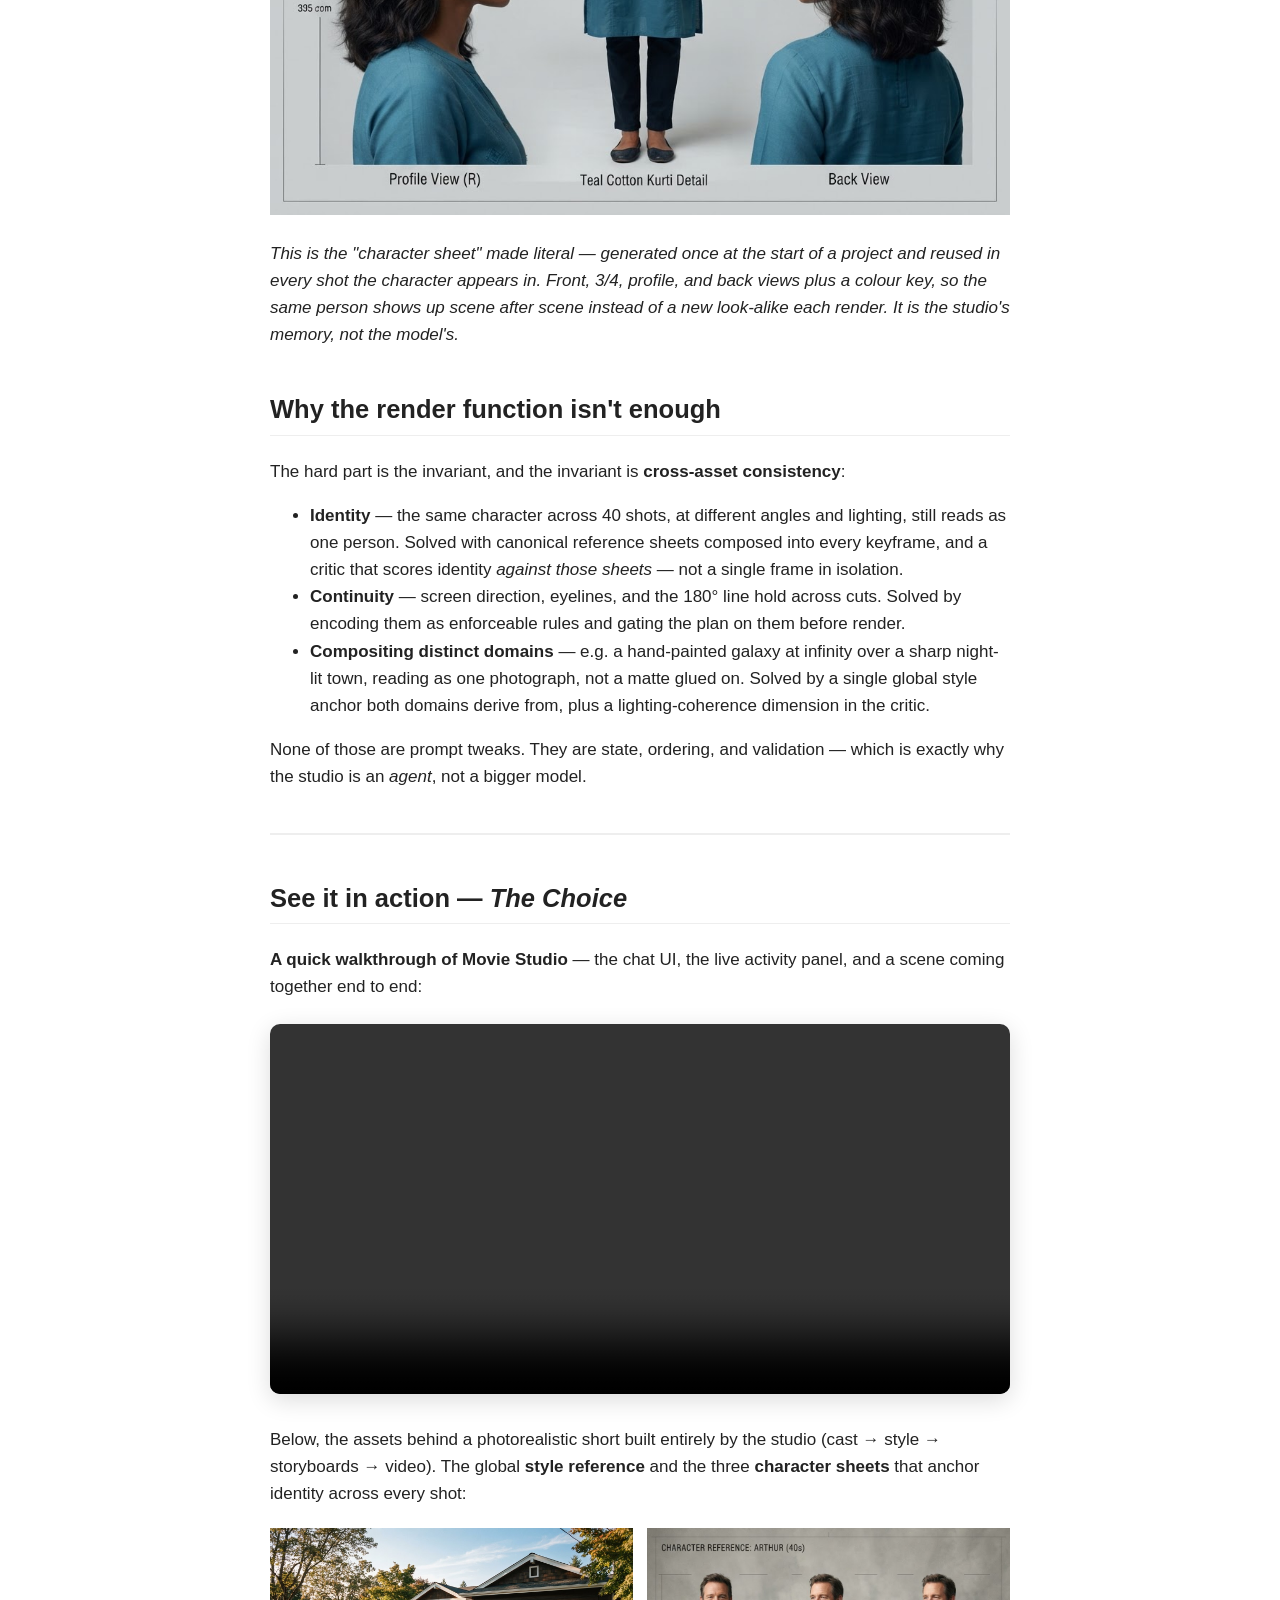
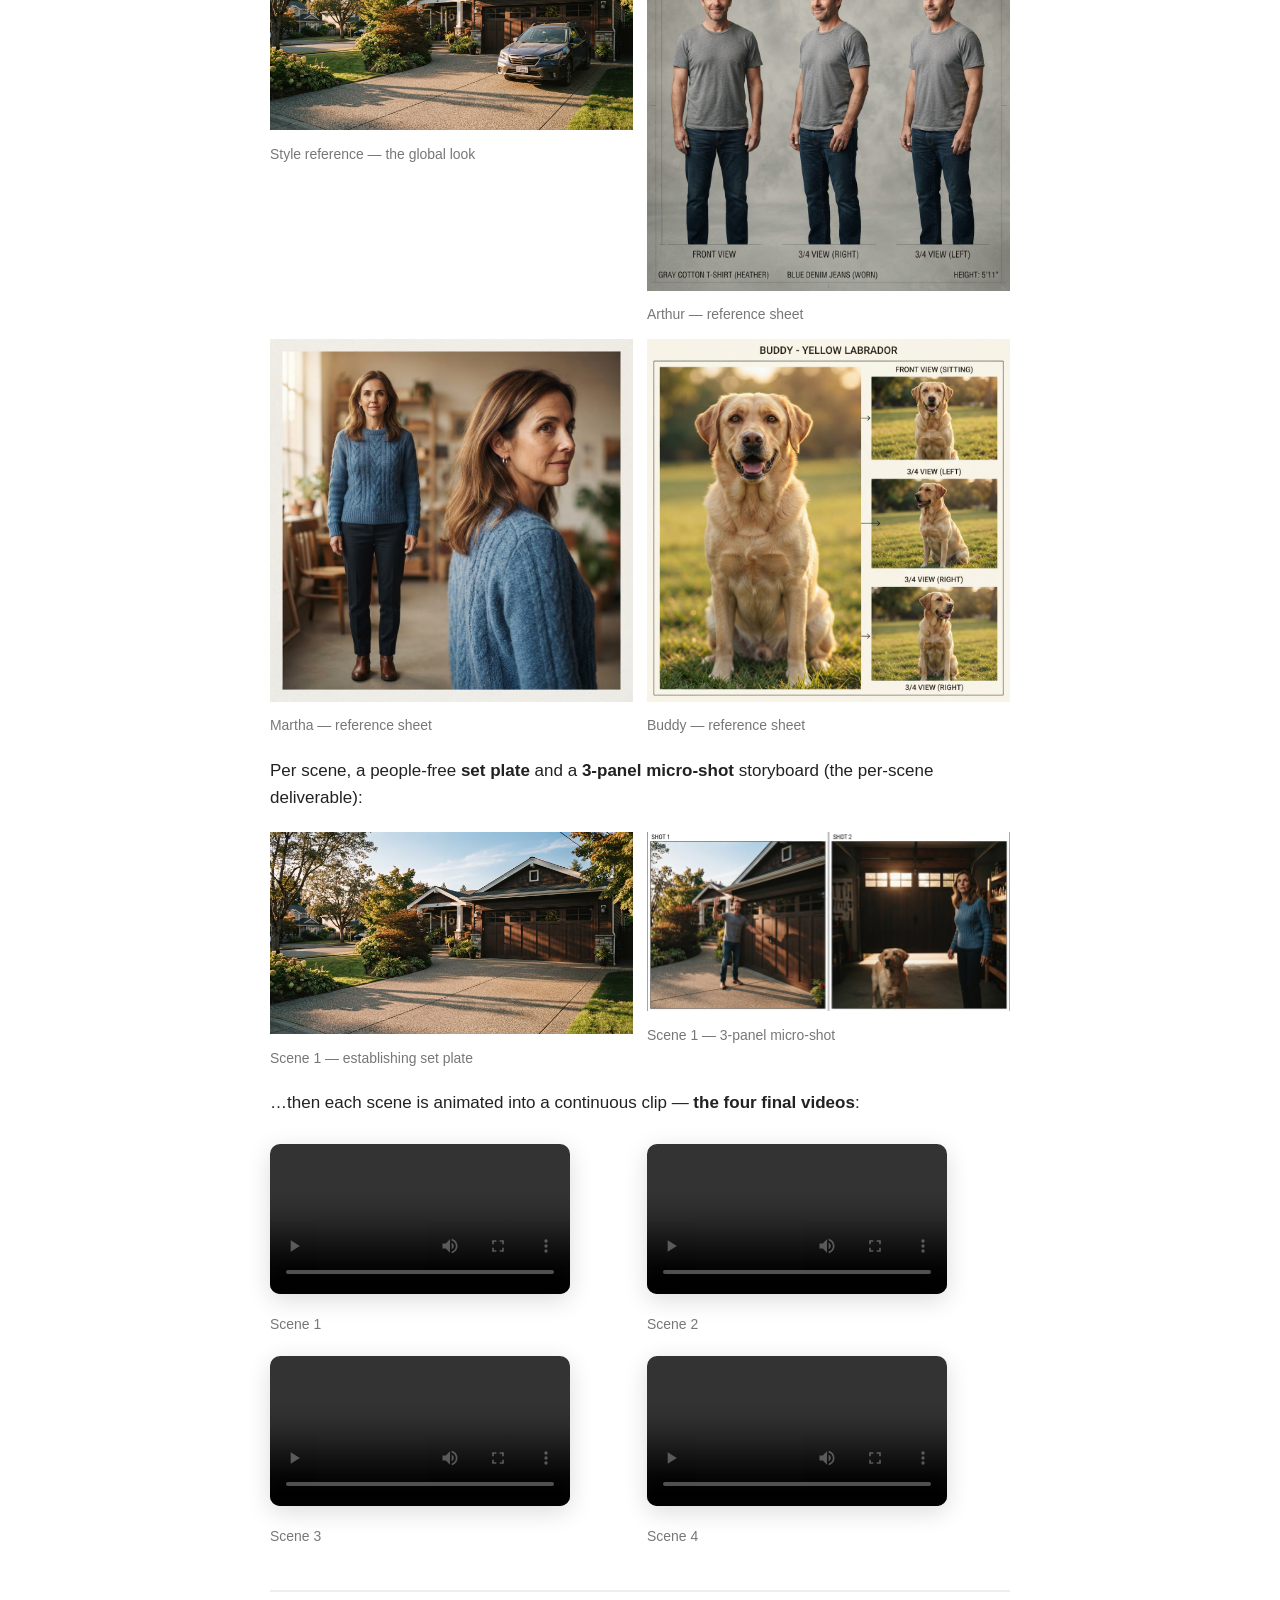
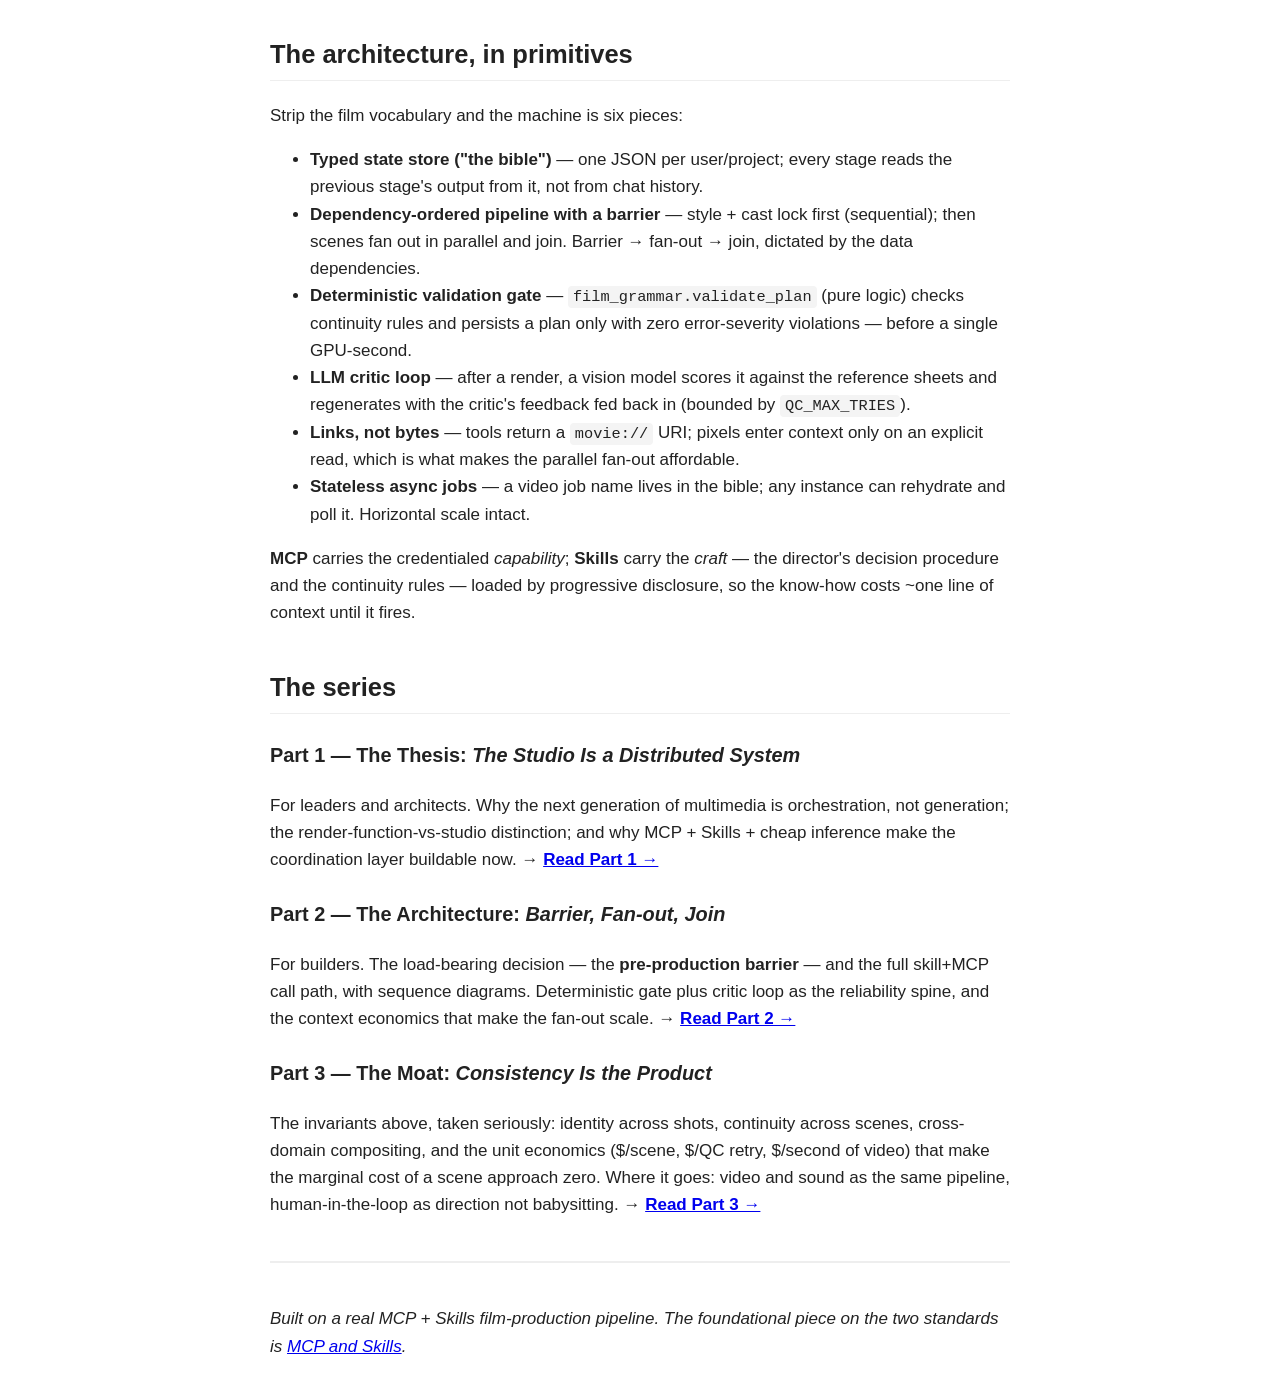
==== commit 3f4795b5: "Blog: condense 'architecture in primitives' and move it just above the series links" ====
--- a/docs/agentic-studio-series.html
+++ b/docs/agentic-studio-series.html
@@ -50,44 +50,6 @@
 every shot the character appears in. Front, 3/4, profile, and back views plus a colour key, so the
 same person shows up scene after scene instead of a new look-alike each render. It is the studio's
 memory, not the model's.</em></p>
-<h2>The architecture, in primitives</h2>
-<p>Strip the film vocabulary and here is the machine:</p>
-<ul>
-<li><strong>A typed state store (the "bible").</strong> In film, the "bible" is the binder every department works
-  from — who the characters are, what the world looks like, what's happened so far. Here it's one JSON
-  document per user/project (strictly partitioned, atomic writes under a lock, project names sanitized
-  so a bad one can't escape its folder). It is the single source of truth; every stage reads the
-  previous stage's output from it, never from chat history. <strong>The handoff artifact is the interface</strong> —
-  the same discipline as passing typed messages between services instead of sharing mutable memory.</li>
-<li><strong>A dependency-ordered pipeline with a barrier.</strong> <code>create_project → generate_style_ref →
-  add_character → establish_scene → plan_scene → generate_shot → start/poll video</code>. The first three
-  are a <strong>sequential barrier</strong>: everything downstream conditions on the look and the cast. After the
-  barrier, scenes are independent and <strong>fan out in parallel</strong> — a literal second unit. Barrier →
-  fan-out → join is the topology, and it is dictated by the data dependencies, not chosen for style.</li>
-<li><strong>A deterministic validation gate.</strong> <code>film_grammar.validate_plan</code> is pure logic — no I/O. It
-  checks continuity rules (R7 establish-first, R1 180° line, R3 eyeline, R4 30° jump-cut, R14
-  reciprocal OTS height, R19 lens) against the shot-plan JSON and returns typed violations.
-  <code>plan_scene</code> <strong>persists shots only if there are zero error-severity violations.</strong> A cheap, fast,
-  correct gate that runs <em>before</em> a single GPU-second is spent on rendering.</li>
-<li><strong>An LLM critic loop.</strong> After a render, a vision model scores the frame per dimension — prompt
-  adherence, character identity <em>versus the reference sheets</em>, framing, anatomy, extra/missing
-  subjects — and on failure the pipeline <strong>regenerates with the critic's issues fed back into the
-  prompt</strong>, bounded by <code>QC_MAX_TRIES</code>. Deterministic gate for what a rule can prove; LLM critic for
-  what needs judgment. Two judges, different economics.</li>
-<li><strong>Resource indirection — links, not bytes.</strong> Tools return a tiny record with a <code>movie://</code> URI;
-  pixels cross into the model's context only on an explicit <code>resources/read</code>. This is the difference
-  between passing N reference images to N parallel branches for a few hundred tokens versus melting
-  the context window with base64. The fan-out is only affordable <em>because</em> of this.</li>
-<li><strong>Stateless async jobs.</strong> Video (Veo) returns an upstream job name; the server holds no job
-  state — the name lives in the bible and any instance can rehydrate and poll it. Long work, no
-  sticky sessions, horizontal scale intact.</li>
-</ul>
-<p>Two runtimes compose to drive it: <strong>MCP</strong> carries the credentialed <em>capability</em> over the wire (think
-of it as the standard socket every generator plugs into); <strong>Skills</strong> carry the <em>craft</em> — the
-director's decision procedure and the continuity rules. Skills load by <em>progressive disclosure</em>, like
-a well-indexed manual: the table of contents stays on the desk (always resident), you open a chapter
-only when the task needs it, and you pull the detailed appendix only when that chapter points to it —
-so the know-how costs ~one line of context until it actually fires.</p>
 <h2>Why the render function isn't enough</h2>
 <p>The hard part is the invariant, and the invariant is <strong>cross-asset consistency</strong>:</p>
 <ul>
@@ -133,6 +95,17 @@
 </div>
 
 <hr />
+<h2>The architecture, in primitives</h2>
+<p>Strip the film vocabulary and the machine is six pieces:</p>
+<ul>
+<li><strong>Typed state store ("the bible")</strong> — one JSON per user/project; every stage reads the previous stage's output from it, not from chat history.</li>
+<li><strong>Dependency-ordered pipeline with a barrier</strong> — style + cast lock first (sequential); then scenes fan out in parallel and join. Barrier → fan-out → join, dictated by the data dependencies.</li>
+<li><strong>Deterministic validation gate</strong> — <code>film_grammar.validate_plan</code> (pure logic) checks continuity rules and persists a plan only with zero error-severity violations — before a single GPU-second.</li>
+<li><strong>LLM critic loop</strong> — after a render, a vision model scores it against the reference sheets and regenerates with the critic's feedback fed back in (bounded by <code>QC_MAX_TRIES</code>).</li>
+<li><strong>Links, not bytes</strong> — tools return a <code>movie://</code> URI; pixels enter context only on an explicit read, which is what makes the parallel fan-out affordable.</li>
+<li><strong>Stateless async jobs</strong> — a video job name lives in the bible; any instance can rehydrate and poll it. Horizontal scale intact.</li>
+</ul>
+<p><strong>MCP</strong> carries the credentialed <em>capability</em>; <strong>Skills</strong> carry the <em>craft</em> — the director's decision procedure and the continuity rules — loaded by progressive disclosure, so the know-how costs ~one line of context until it fires.</p>
 <h2>The series</h2>
 <h3>Part 1 — The Thesis: <em>The Studio Is a Distributed System</em></h3>
 <p>For leaders and architects. Why the next generation of multimedia is orchestration, not generation;
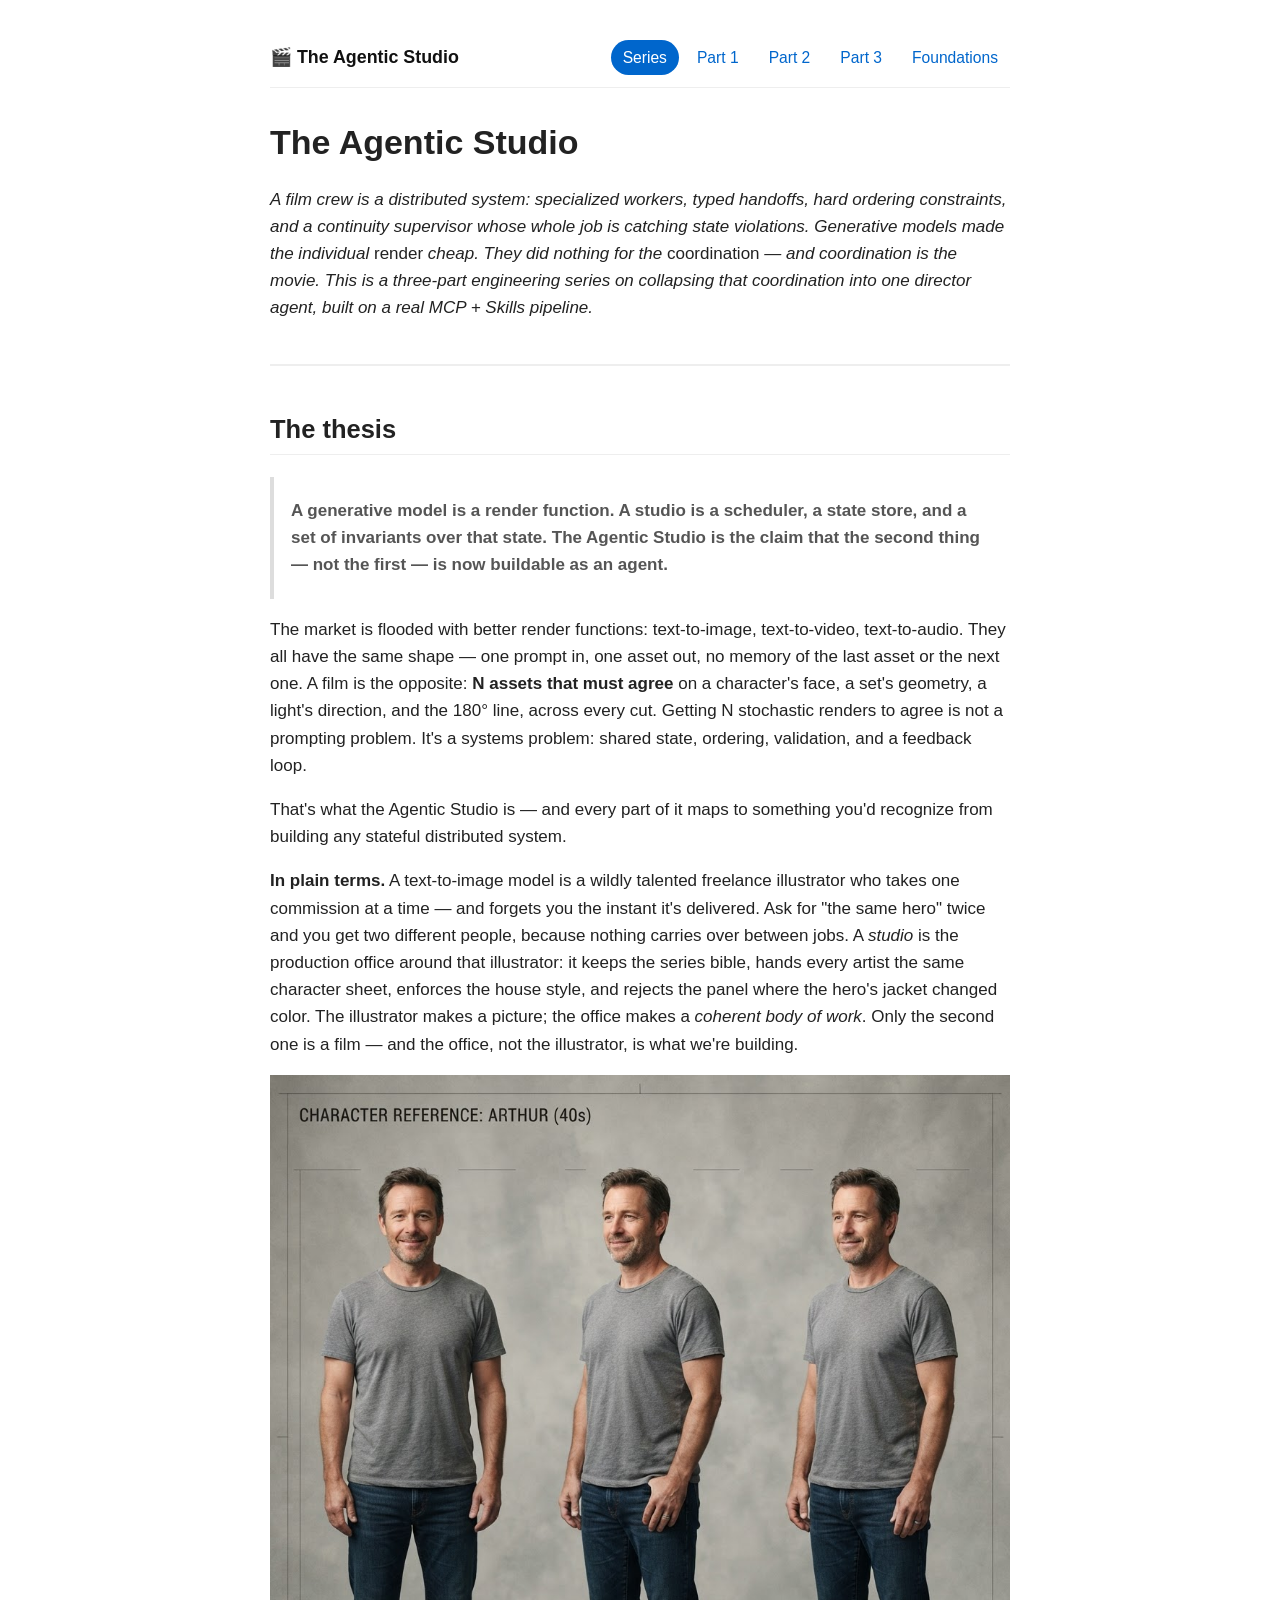
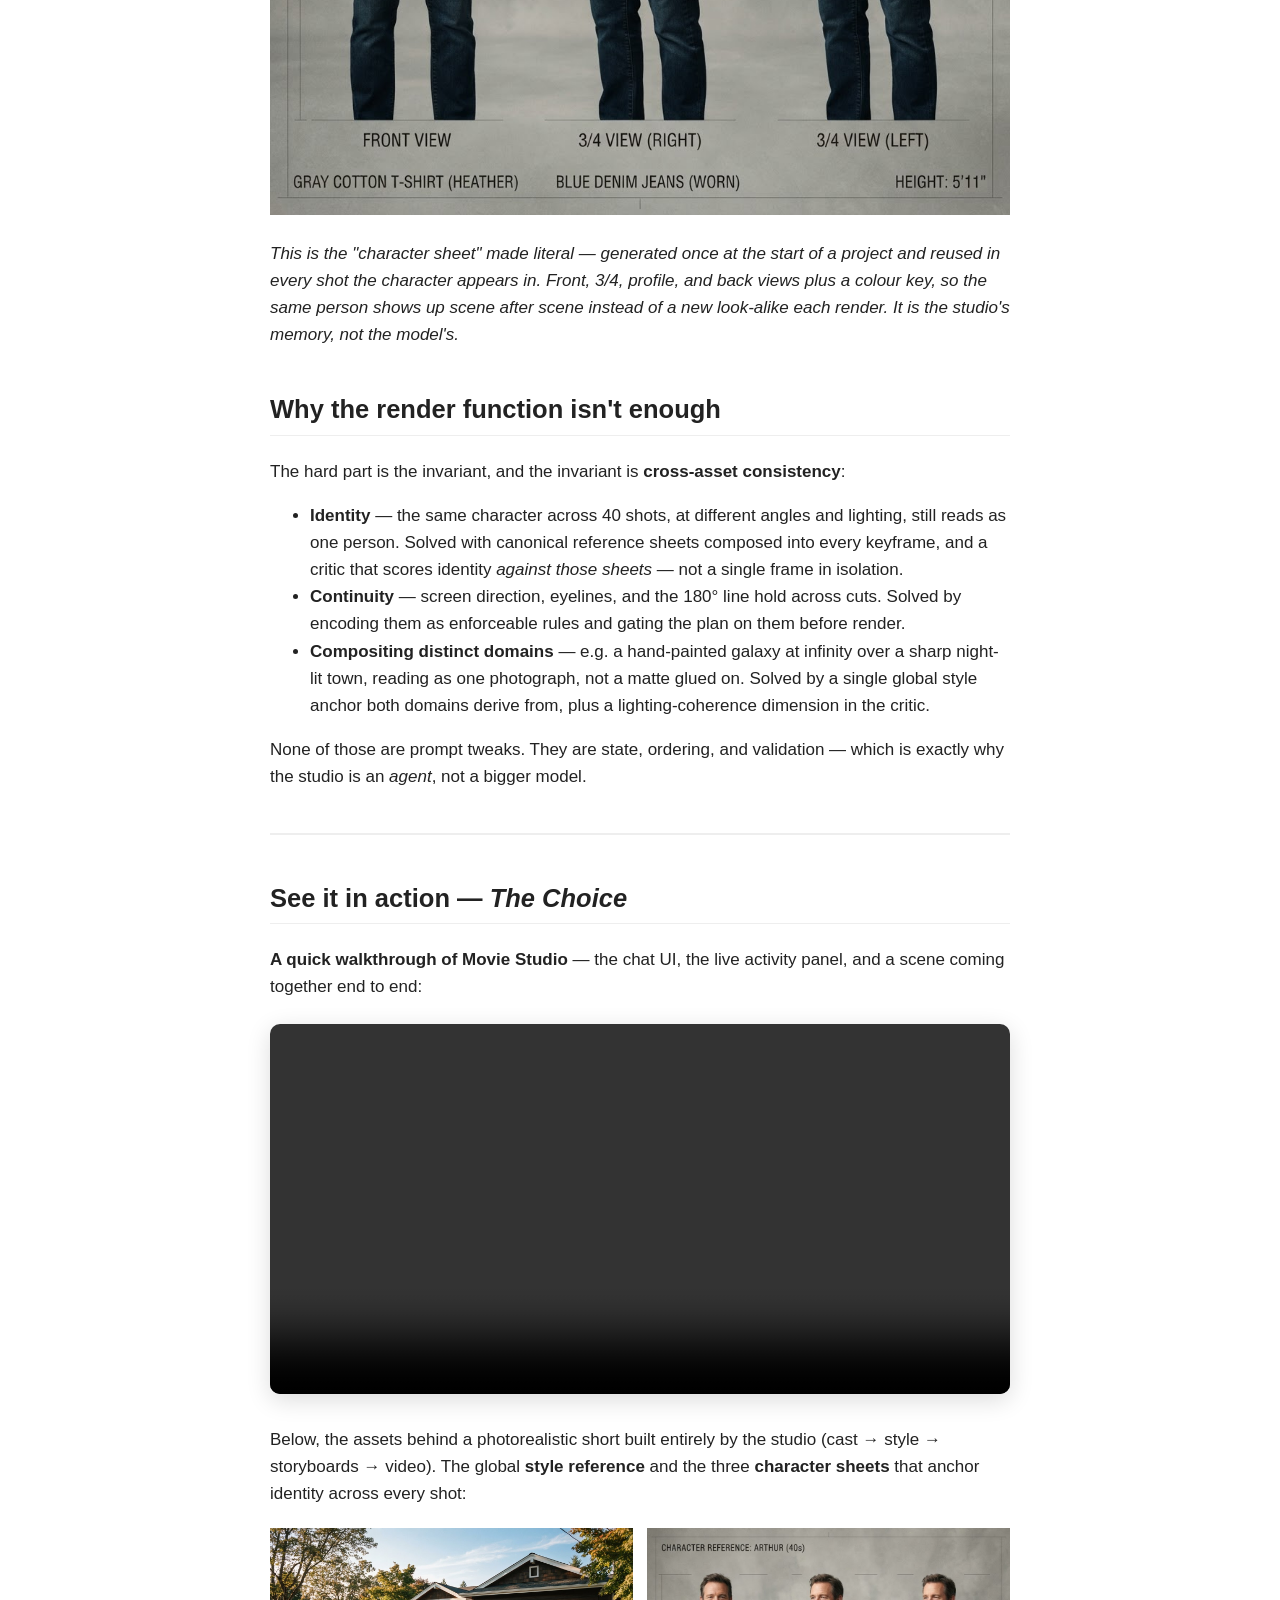
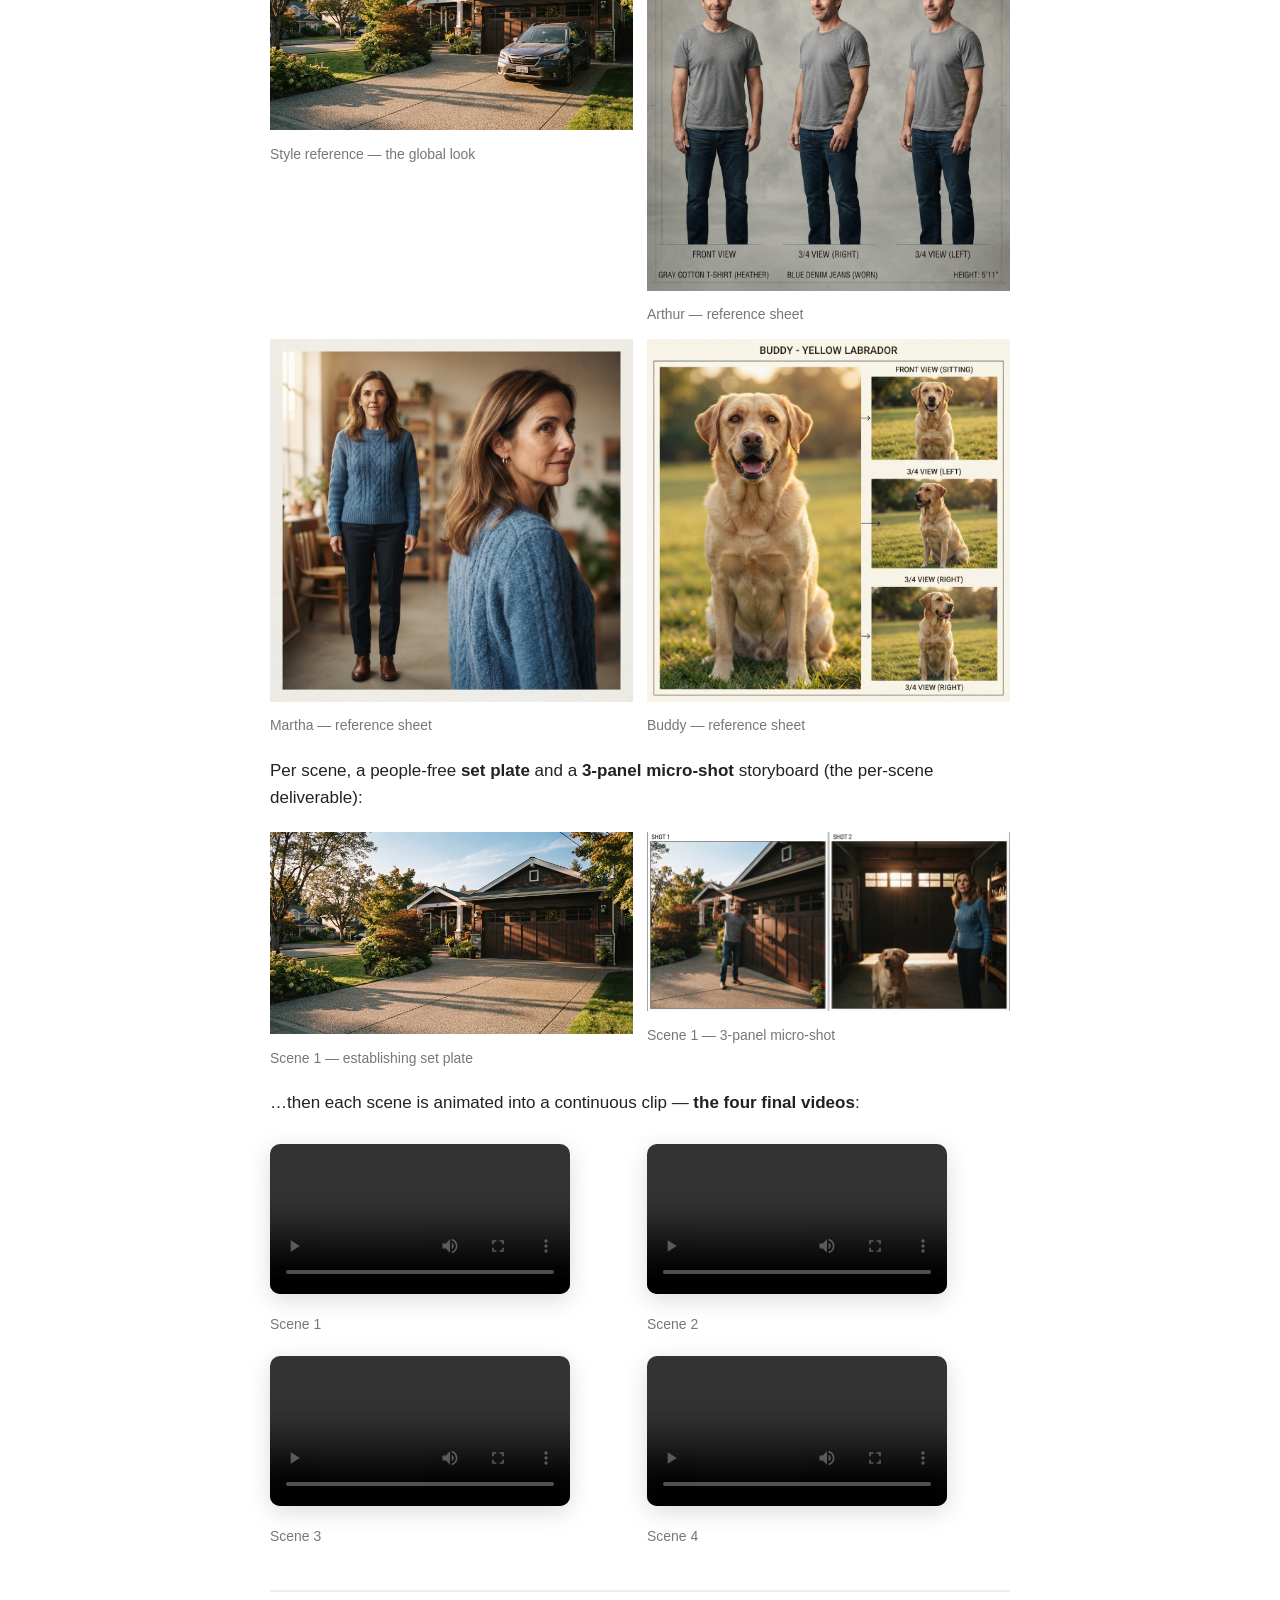
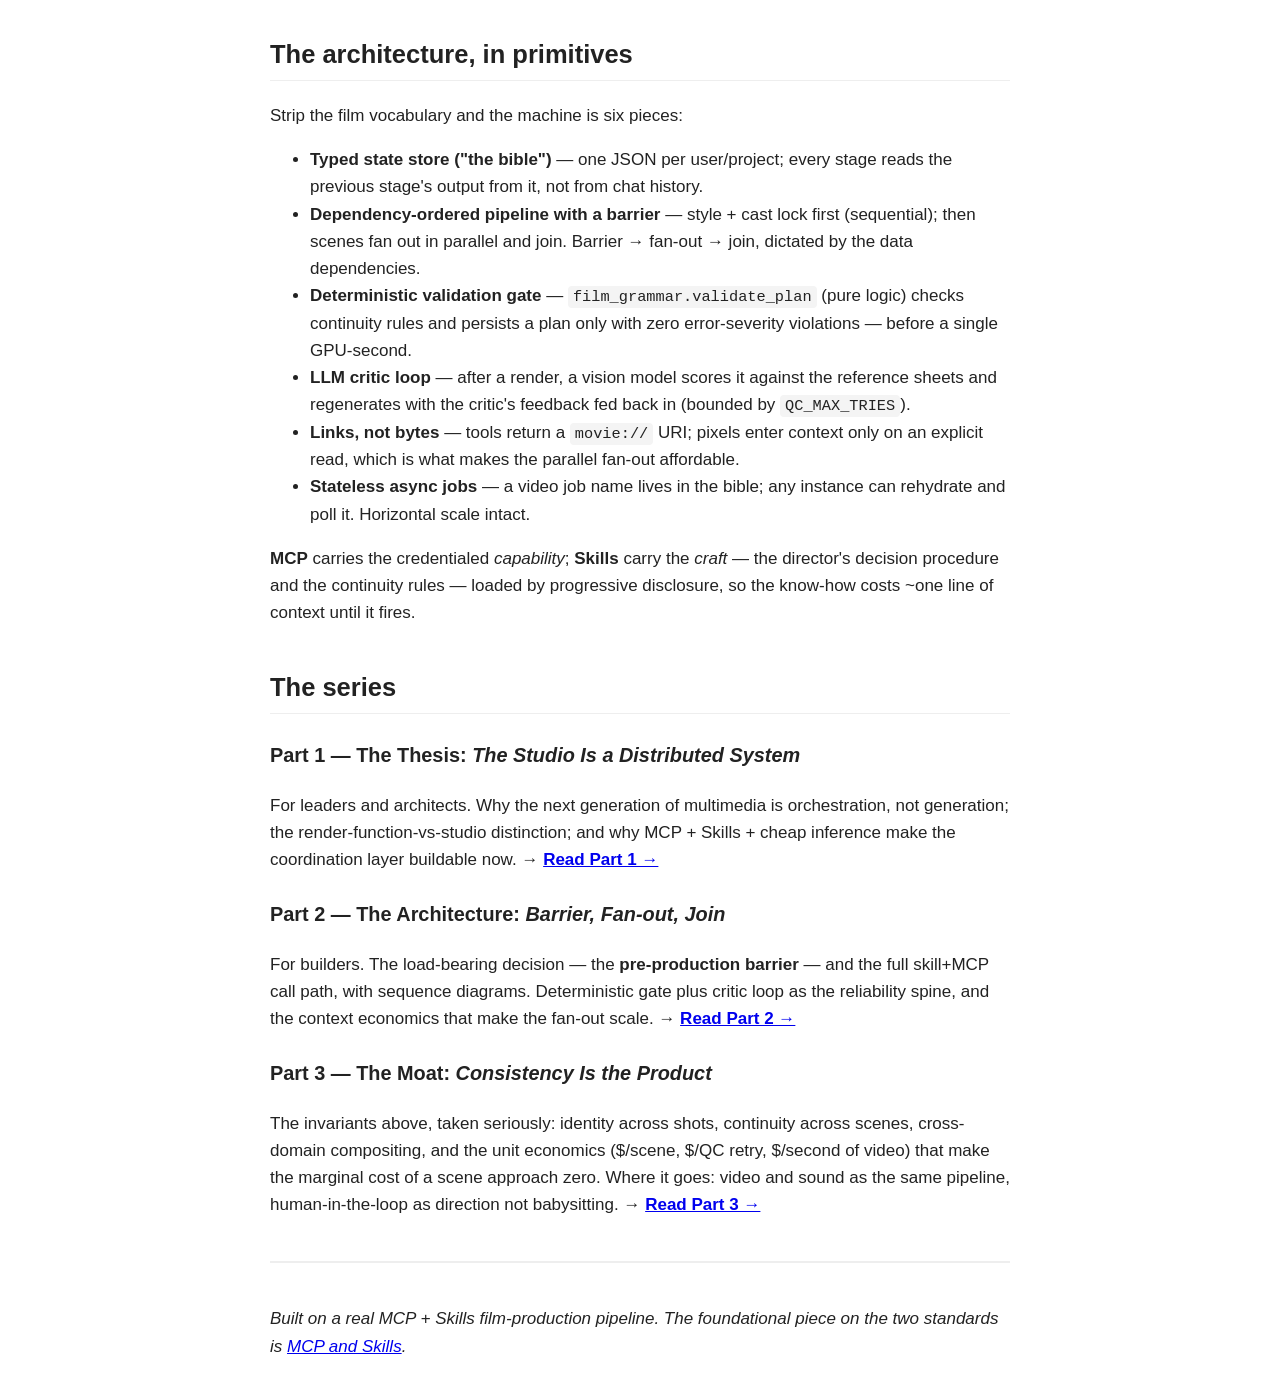
==== commit 0187ff24: "Blog: pre-render diagrams to PNG (fix mermaid semicolon syntax error) + use The Choice media everywh" ====
--- a/docs/agentic-studio-series.html
+++ b/docs/agentic-studio-series.html
@@ -45,7 +45,7 @@
 sheet, enforces the house style, and rejects the panel where the hero's jacket changed color. The
 illustrator makes a picture; the office makes a <em>coherent body of work</em>. Only the second one is a
 film — and the office, not the illustrator, is what we're building.</p>
-<p><img alt="A character reference sheet generated by the pipeline: front, 3/4, profile and back views plus a hair/skin colour key" src="images/studio-character-sheet.png" /></p>
+<p><img alt="A character reference sheet generated by the pipeline: front, 3/4, profile and back views plus a hair/skin colour key" src="media/choice-arthur.png" /></p>
 <p><em>This is the "character sheet" made literal — generated once at the start of a project and reused in
 every shot the character appears in. Front, 3/4, profile, and back views plus a colour key, so the
 same person shows up scene after scene instead of a new look-alike each render. It is the studio's
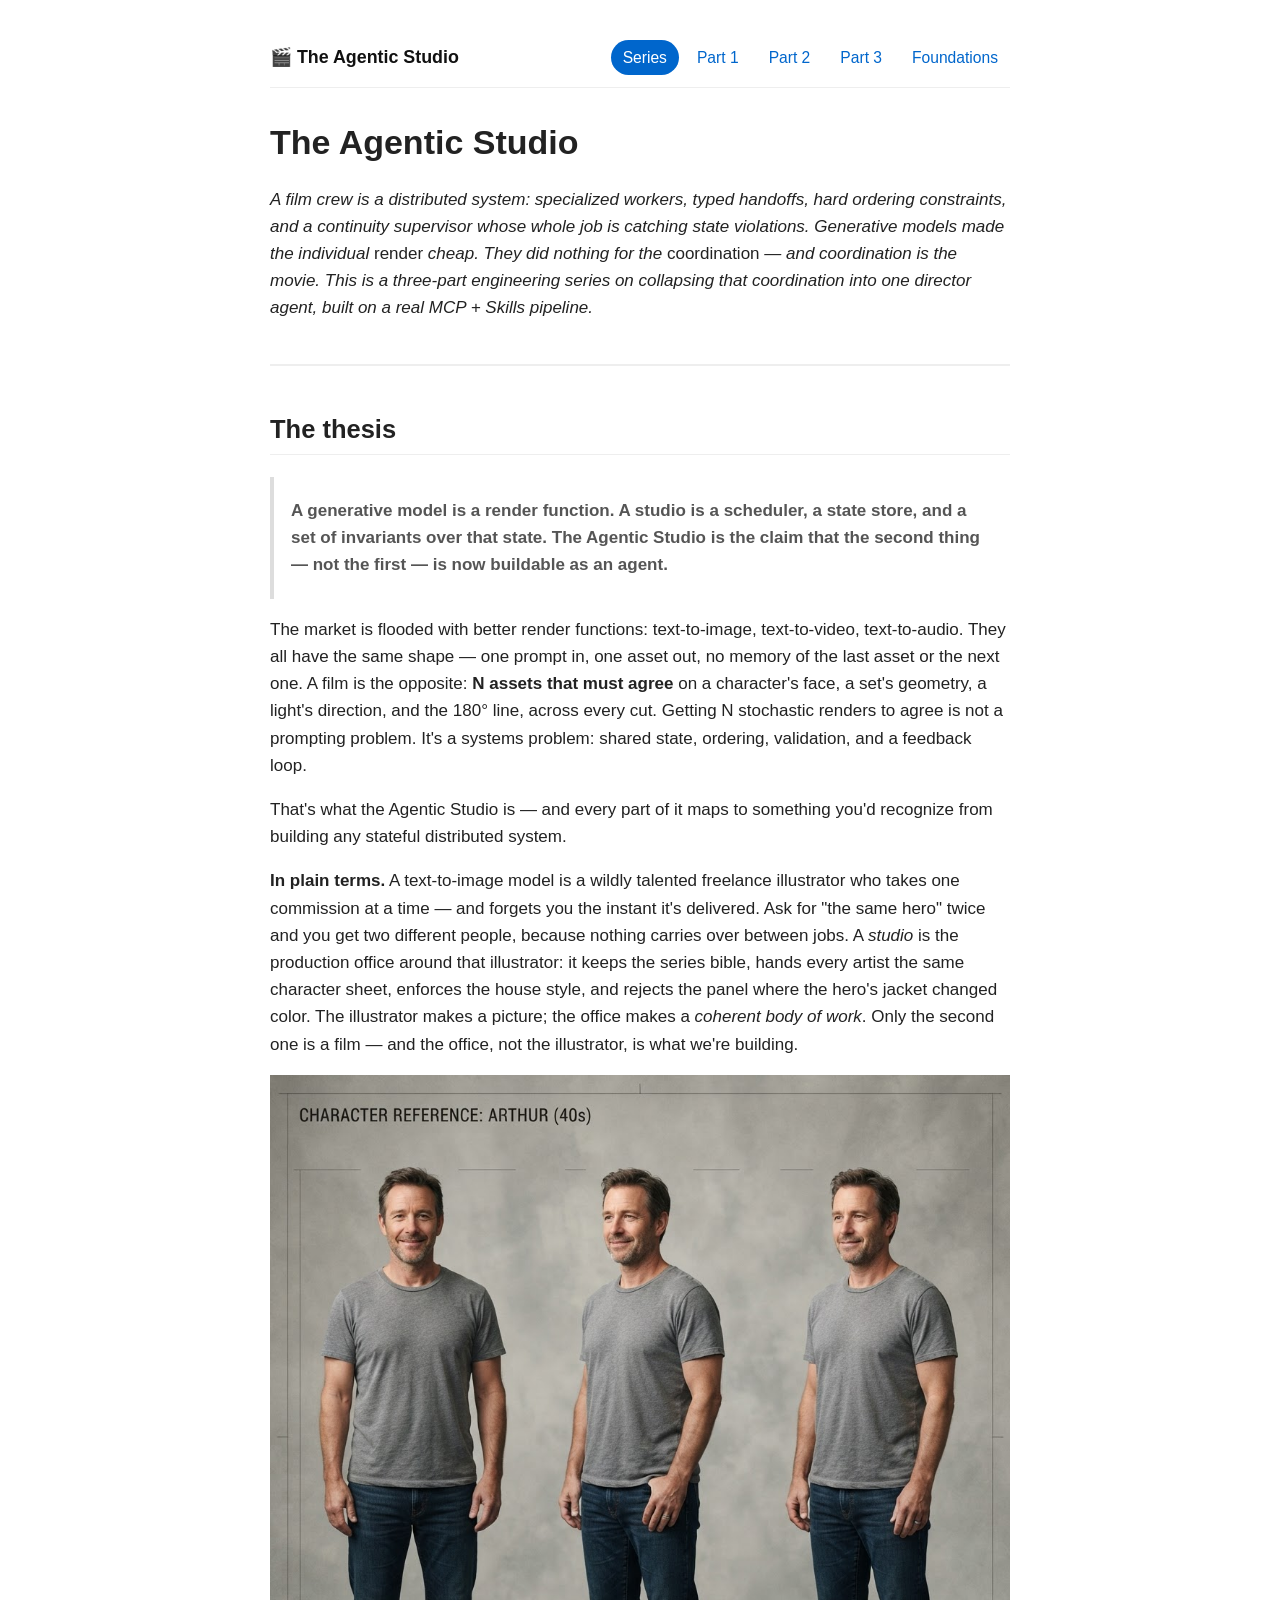
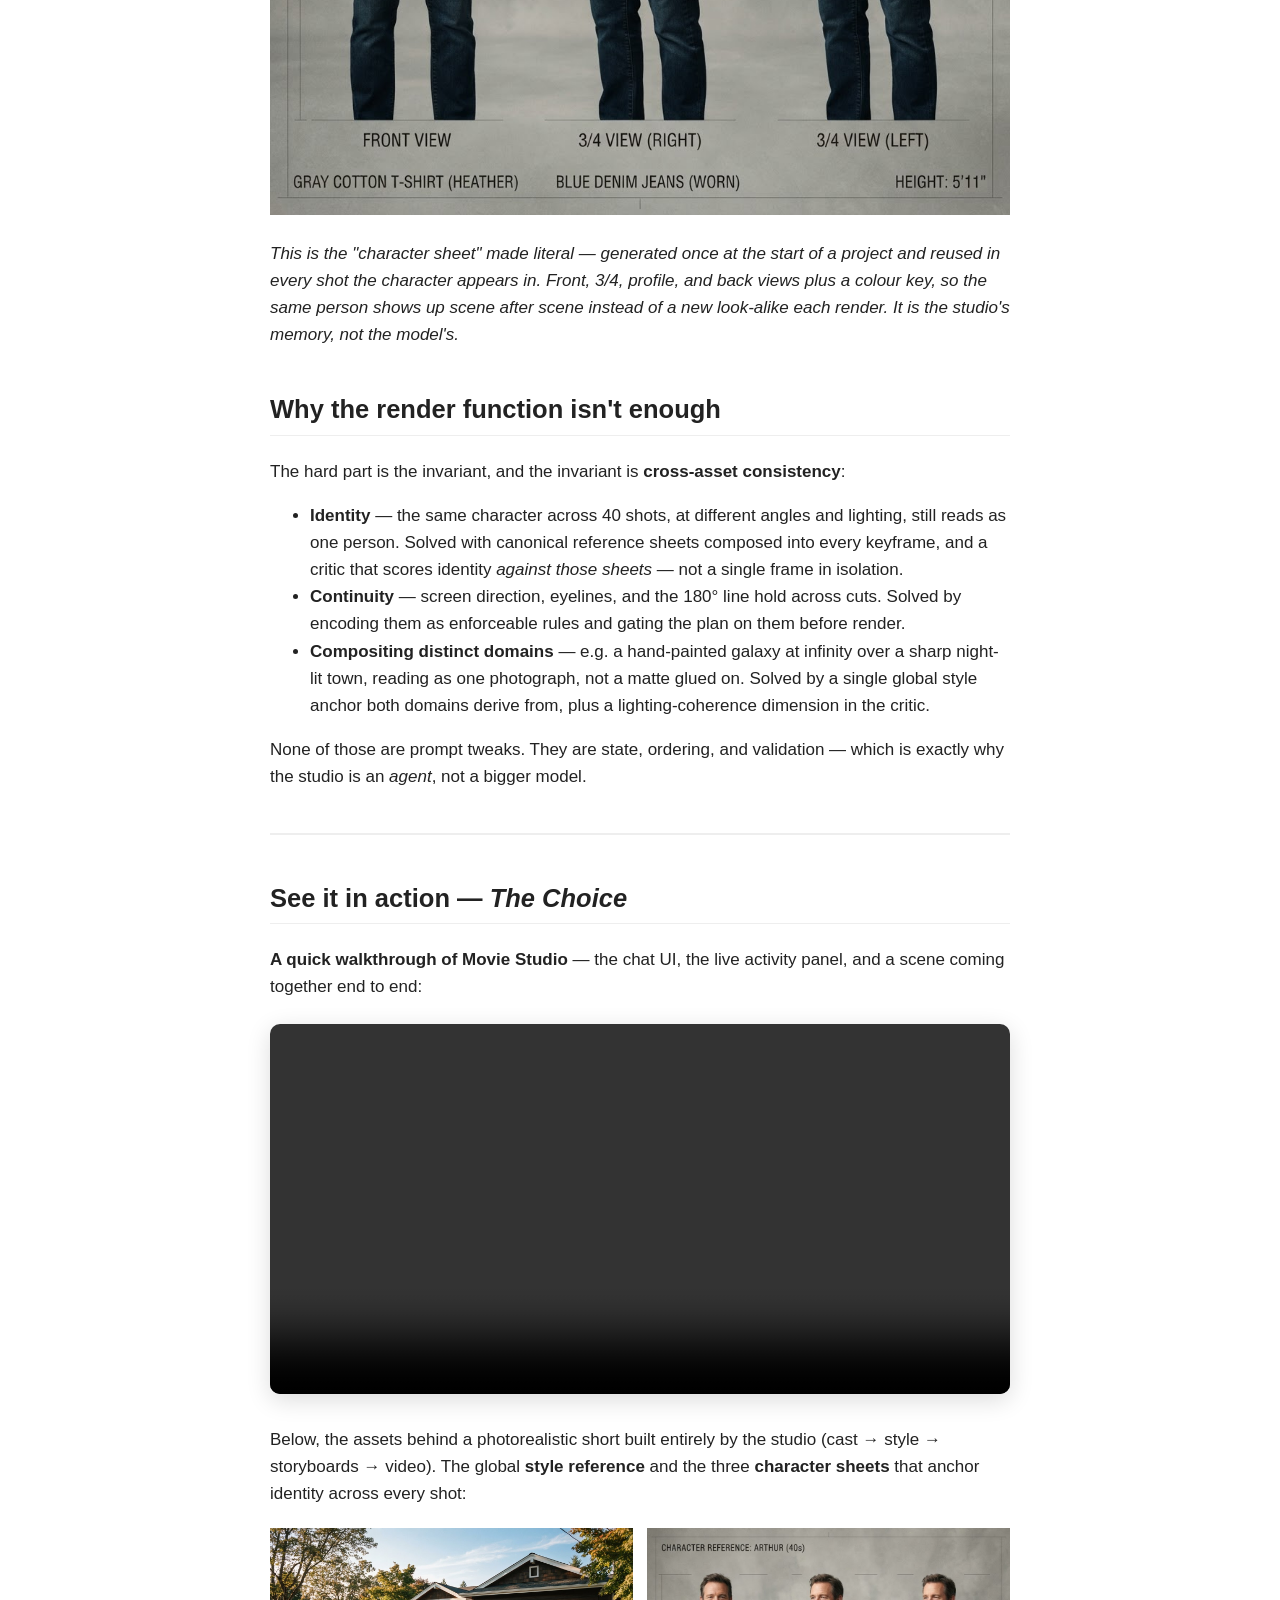
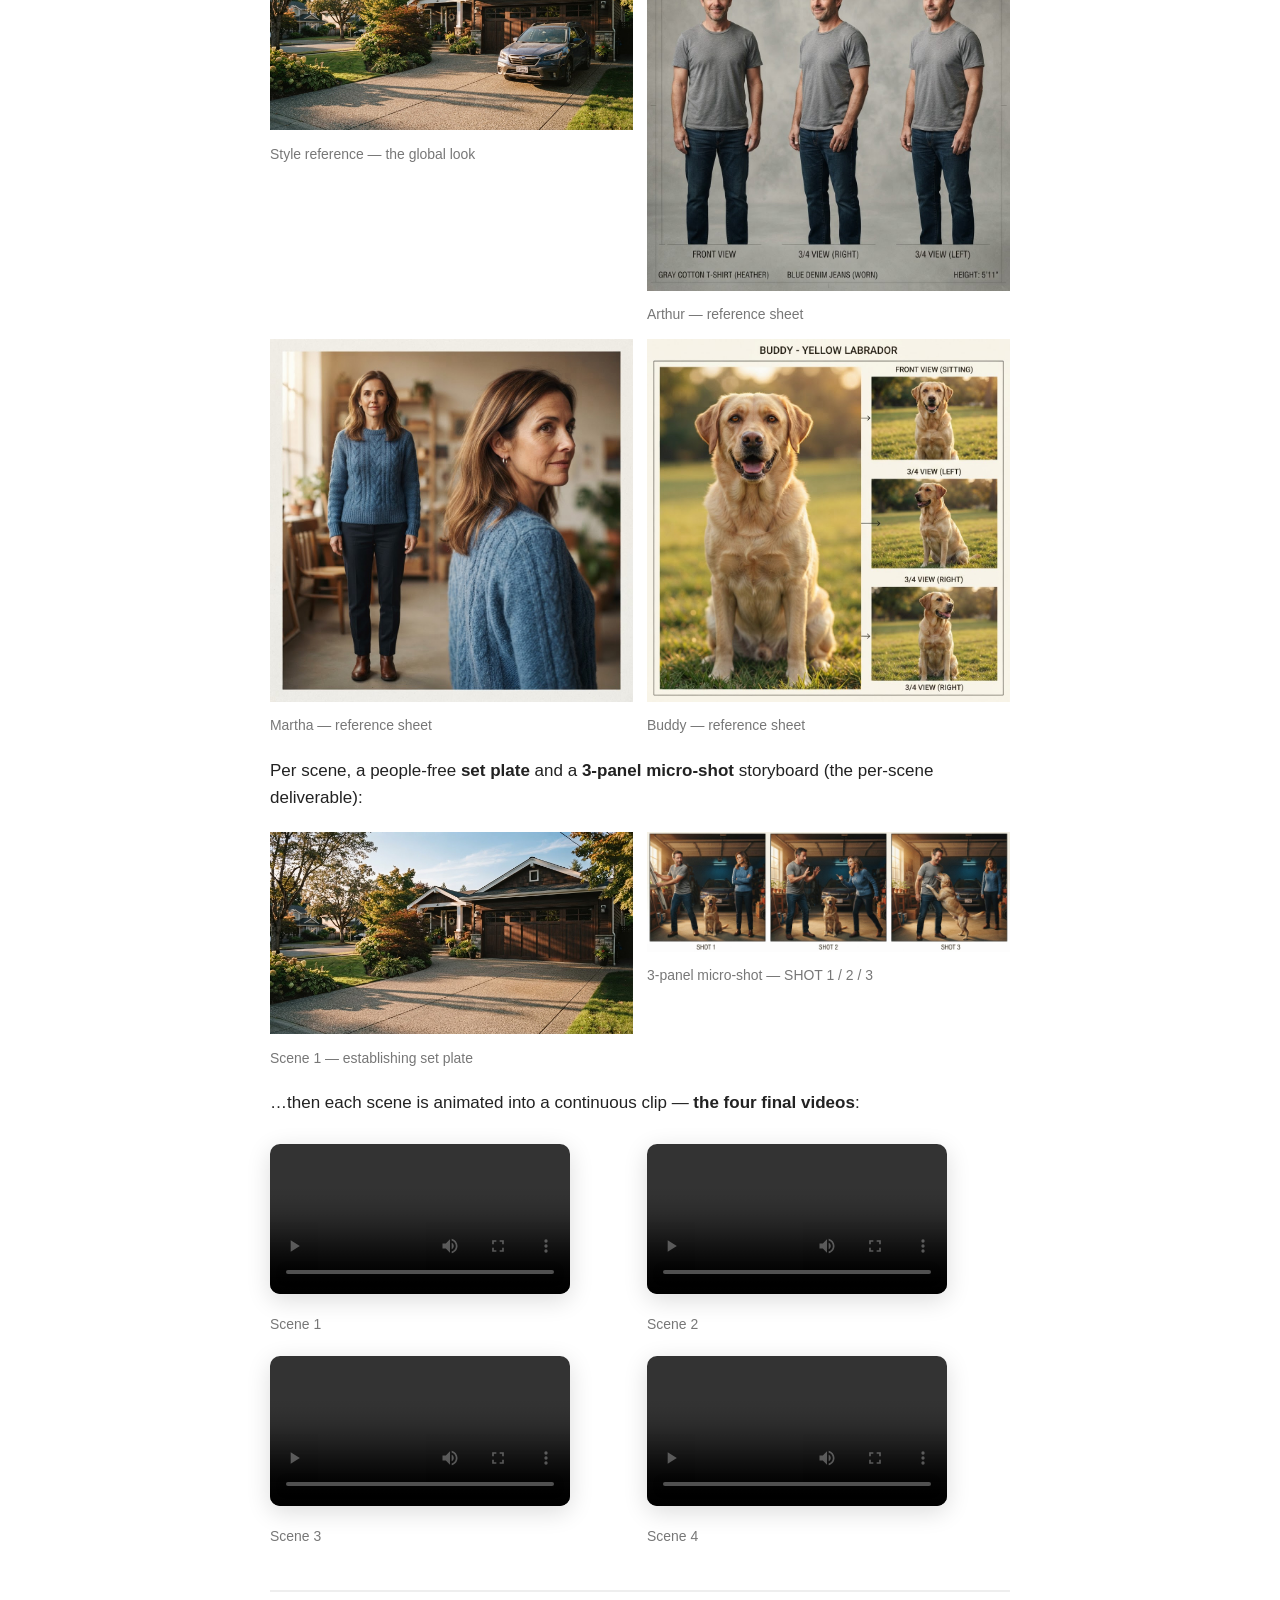
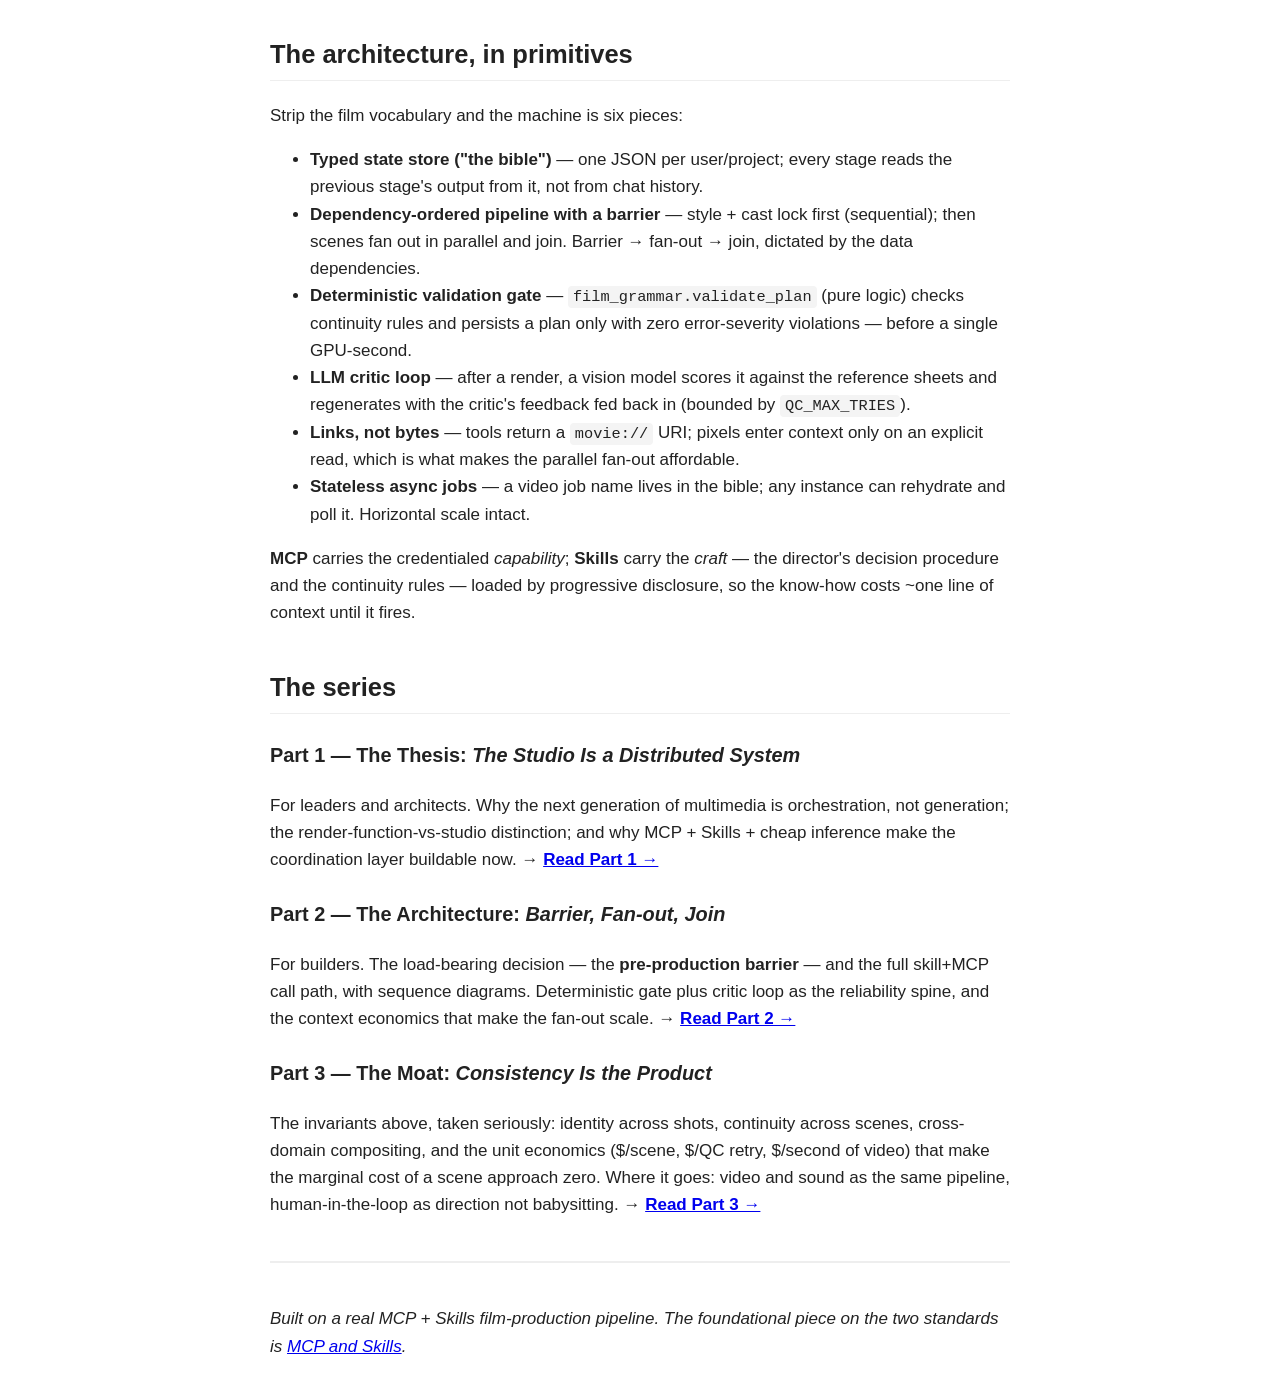
==== commit cd9bcd94: "Blog: swap storyboard to a genuine 3-panel image (SHOT 1/2/3, full cast) across all pages + fix capt" ====
--- a/docs/agentic-studio-series.html
+++ b/docs/agentic-studio-series.html
@@ -83,7 +83,7 @@
 <p>Per scene, a people-free <strong>set plate</strong> and a <strong>3-panel micro-shot</strong> storyboard (the per-scene deliverable):</p>
 <div class="gallery">
 <figure><img src="media/choice-plate-s1.jpg" alt="set plate"><figcaption>Scene 1 — establishing set plate</figcaption></figure>
-<figure><img src="media/choice-storyboard-s1.png" alt="micro-shot storyboard"><figcaption>Scene 1 — 3-panel micro-shot</figcaption></figure>
+<figure><img src="media/choice-storyboard-3shot.png" alt="micro-shot storyboard"><figcaption>3-panel micro-shot — SHOT 1 / 2 / 3</figcaption></figure>
 </div>
 
 <p>…then each scene is animated into a continuous clip — <strong>the four final videos</strong>:</p>
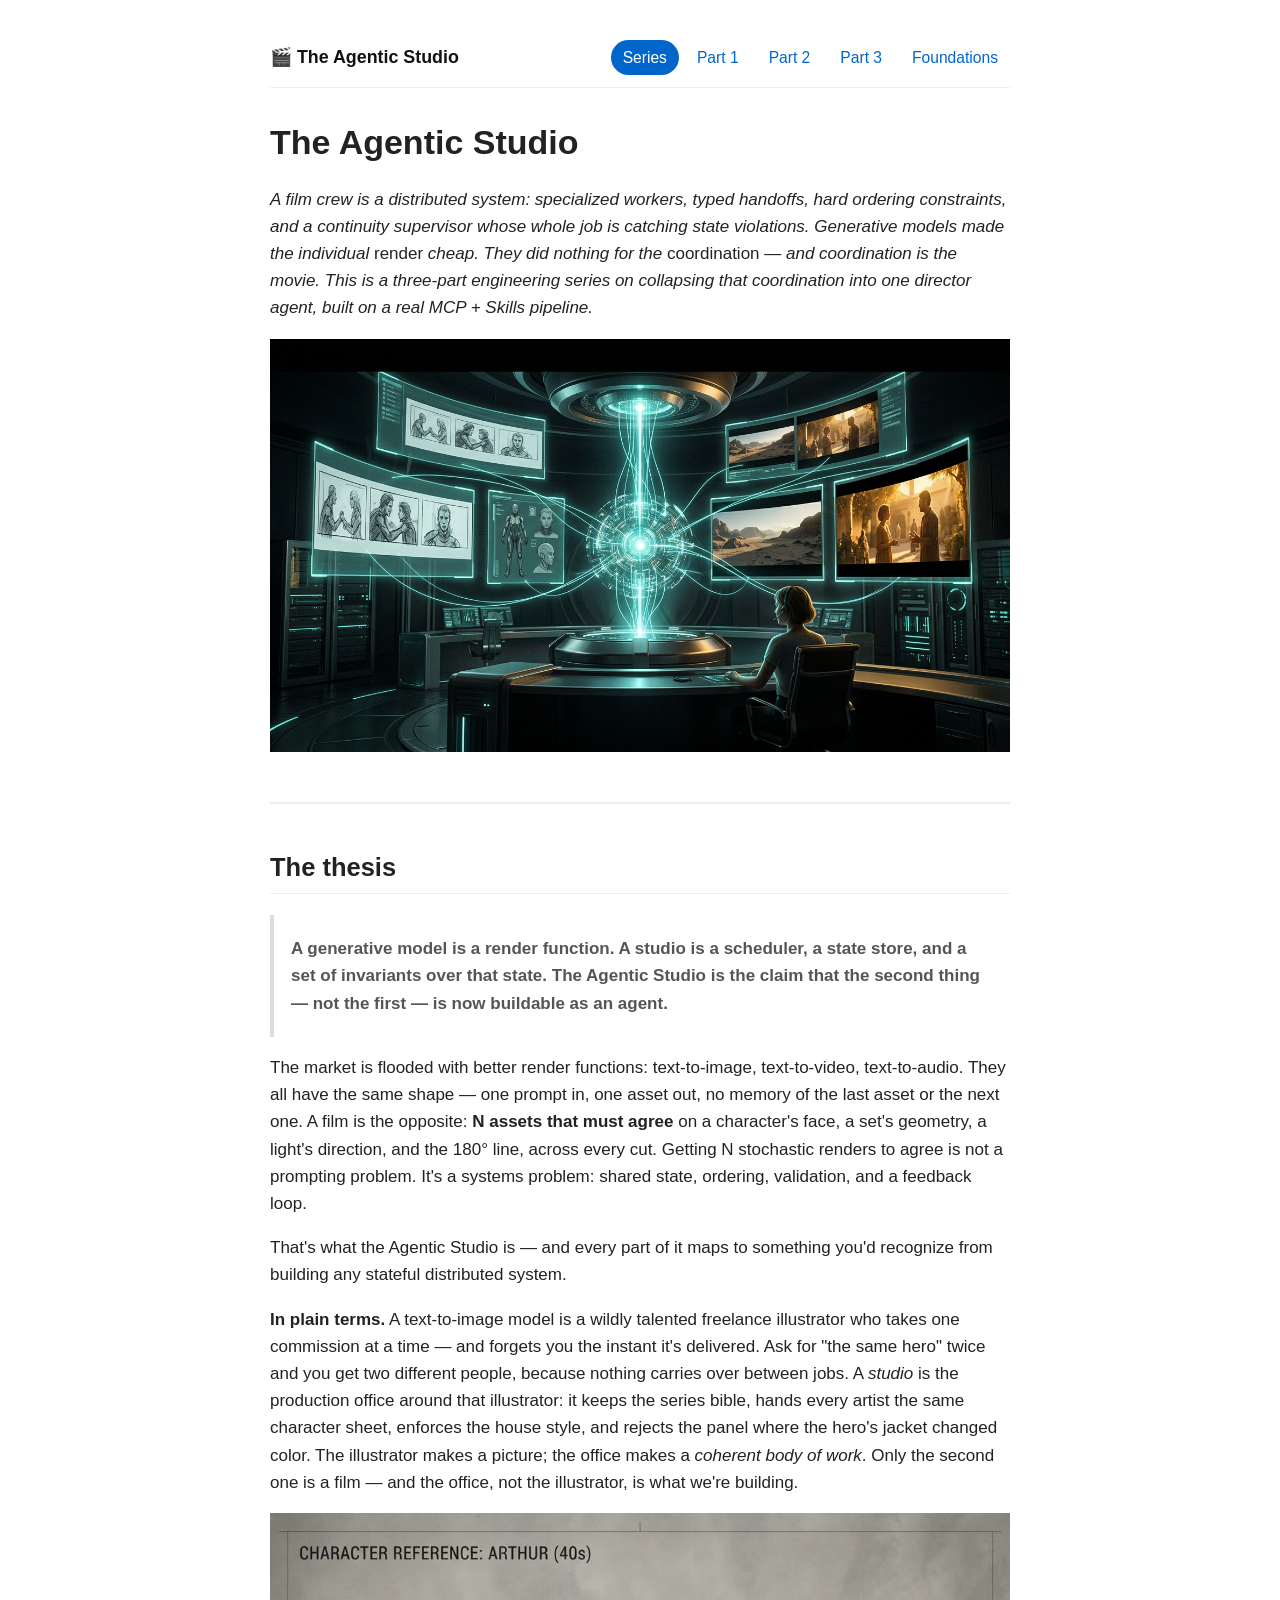
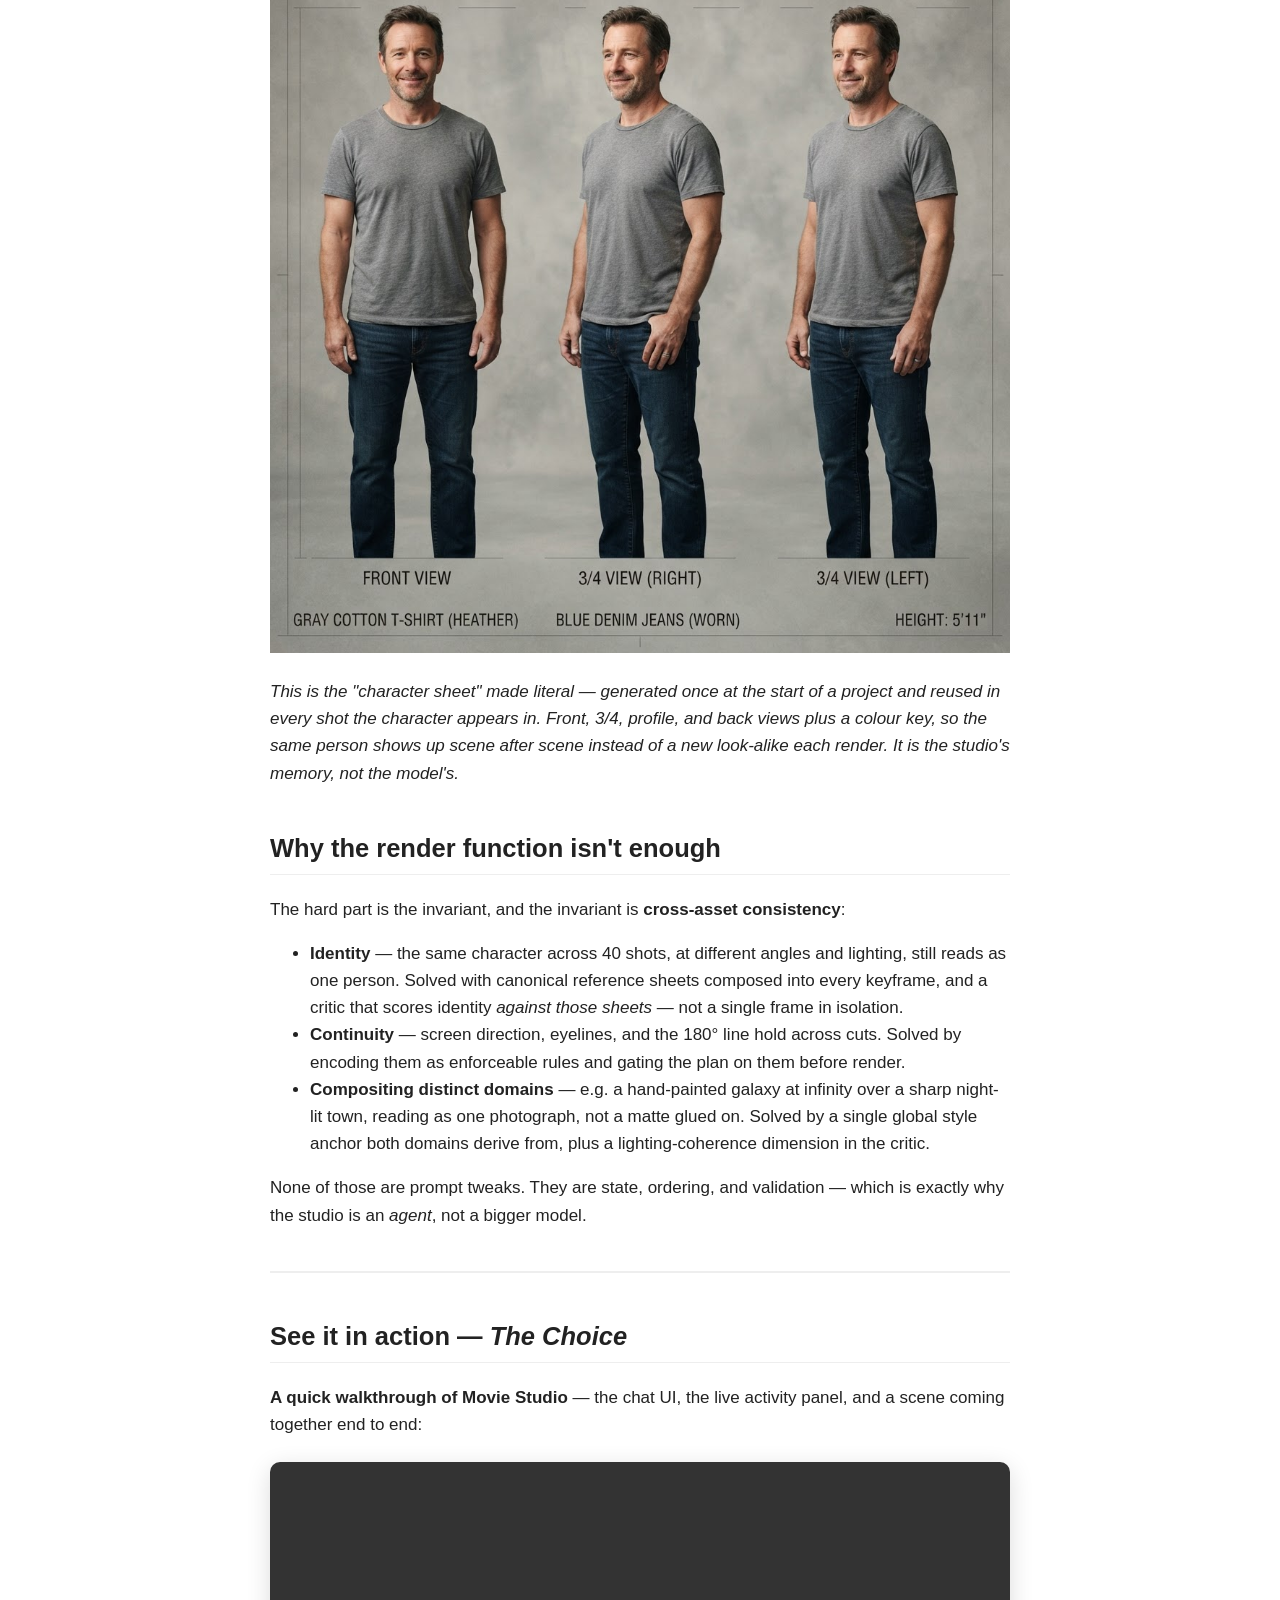
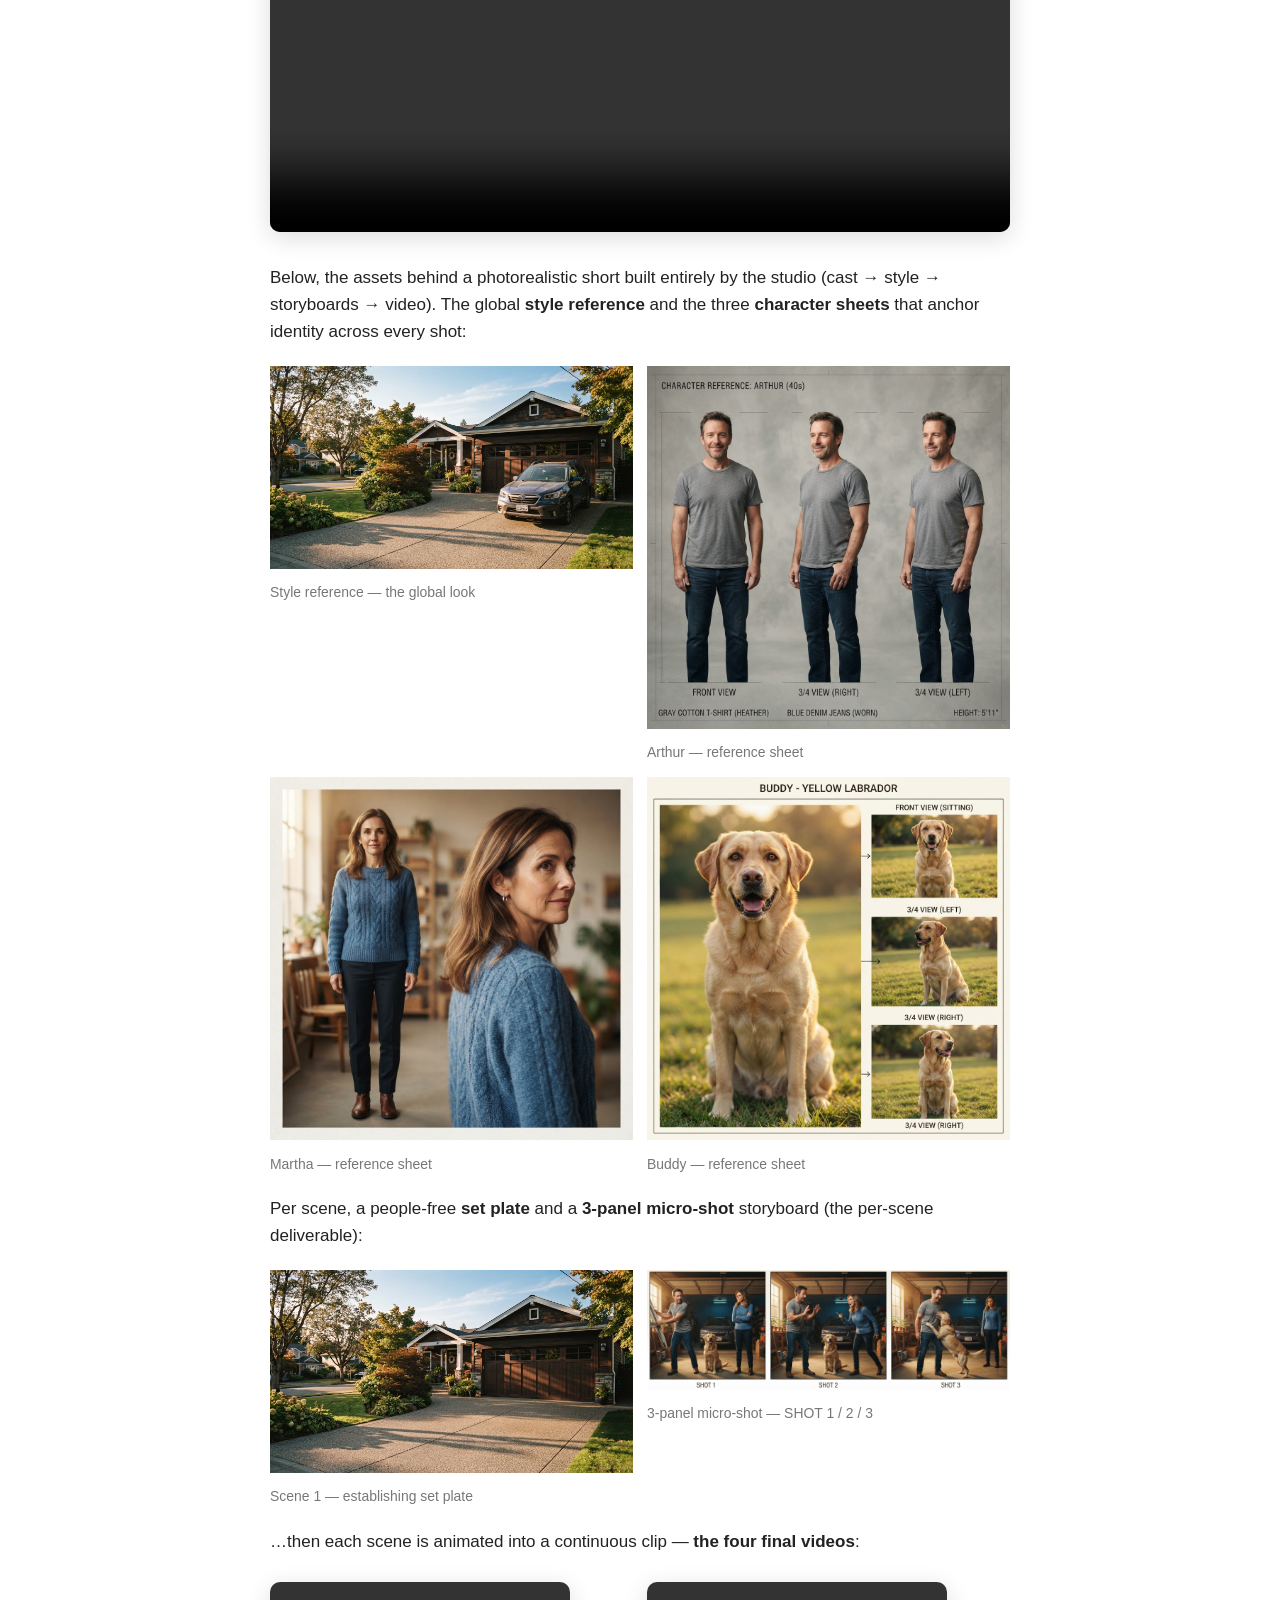
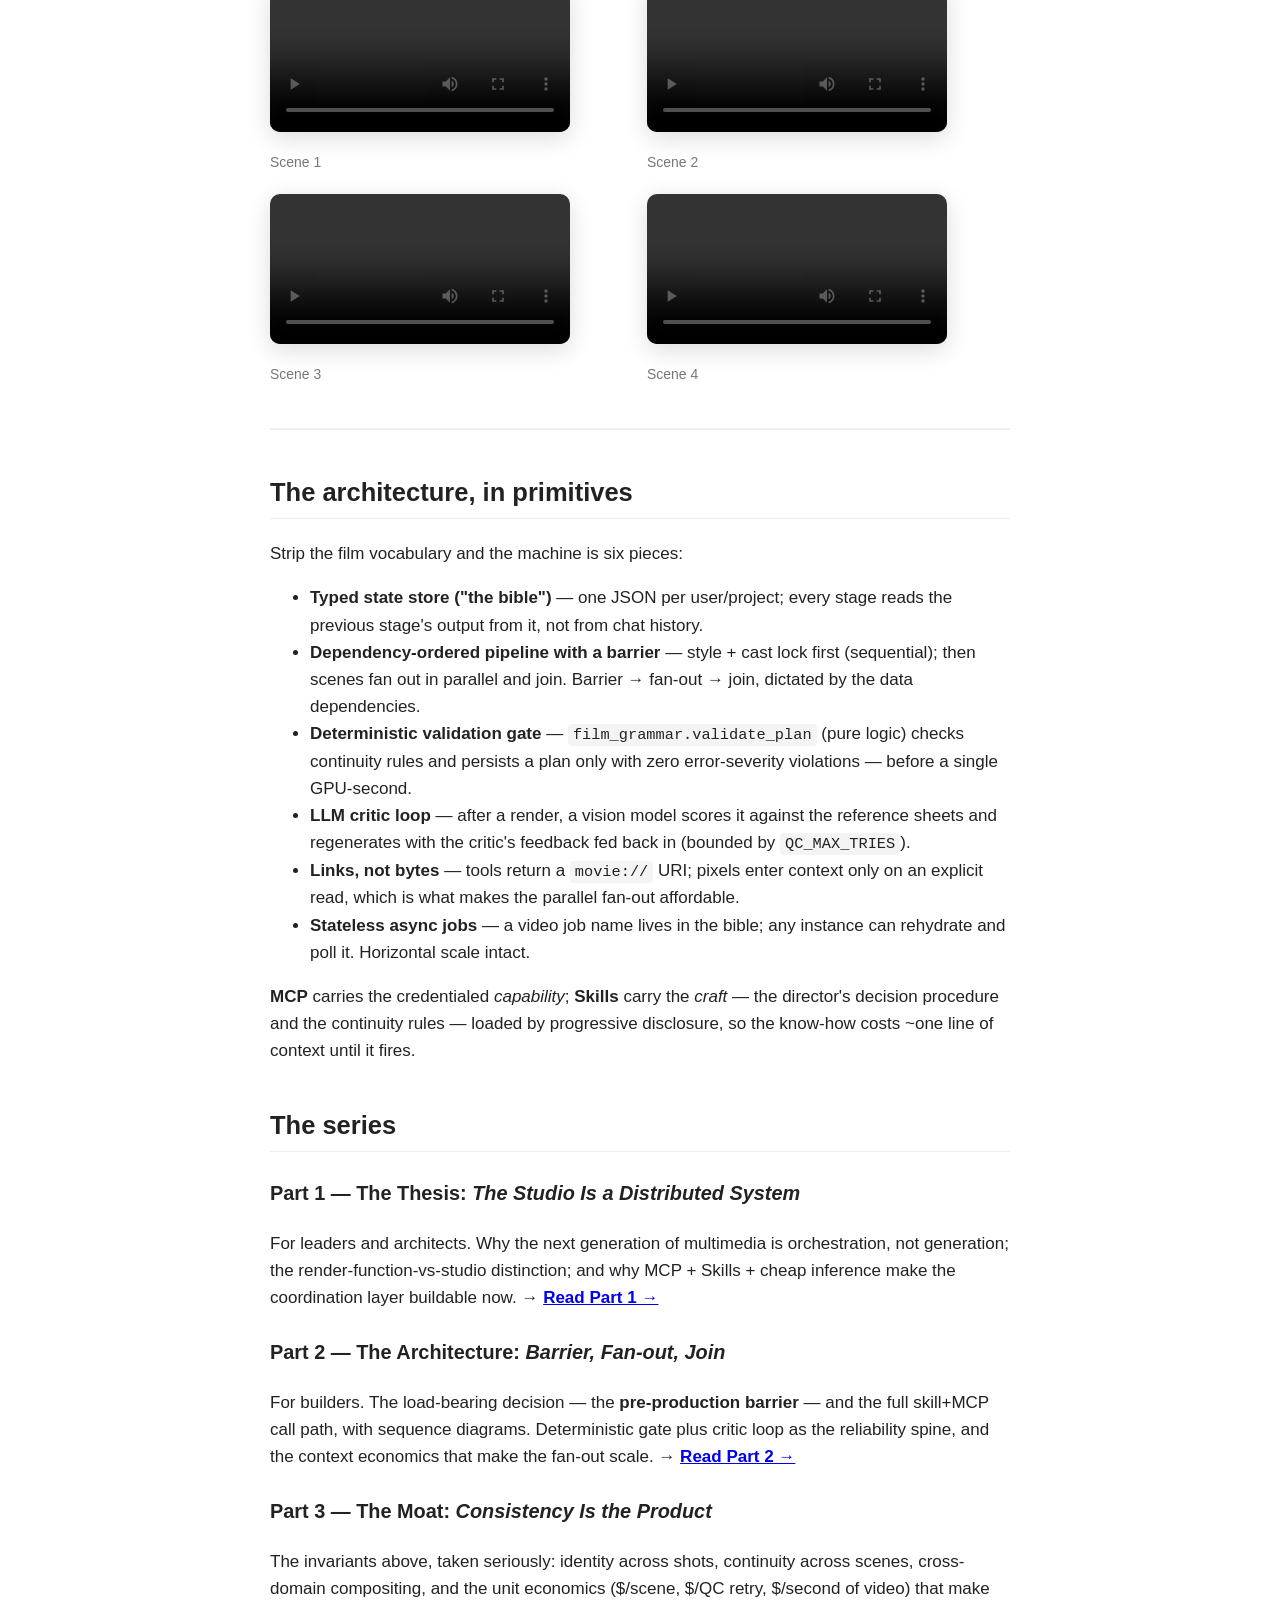
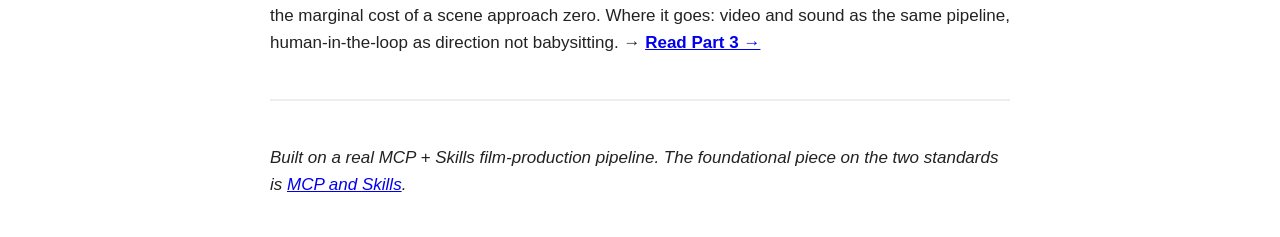
==== commit 63e98563: "Blog: add Gemini/nano-banana-generated project hero image as the first image on the series page + us" ====
--- a/docs/agentic-studio-series.html
+++ b/docs/agentic-studio-series.html
@@ -17,6 +17,7 @@
 .nav-item{text-decoration:none;color:#06c;padding:5px 12px;border-radius:999px;font-size:.92em;white-space:nowrap;transition:background .12s}
 .nav-item:hover{background:#eef5ff}
 .nav-item.active{background:#06c;color:#fff;pointer-events:none}</style>
+<meta property="og:type" content="article"><meta property="og:site_name" content="The Agentic Studio"><meta property="og:title" content="The Agentic Studio"><meta property="og:description" content="An AI film studio built as an agent — a sentence in, a multi-scene short out. Why the durable value is the orchestration layer, not the render function."><meta property="og:image" content="https://gauravz7.github.io/movie-studio-agent/media/project-hero.png"><meta property="og:url" content="https://gauravz7.github.io/movie-studio-agent/agentic-studio-series.html"><meta name="twitter:card" content="summary_large_image"><meta name="twitter:title" content="The Agentic Studio"><meta name="twitter:description" content="An AI film studio built as an agent — a sentence in, a multi-scene short out. Why the durable value is the orchestration layer, not the render function."><meta name="twitter:image" content="https://gauravz7.github.io/movie-studio-agent/media/project-hero.png"><meta name="description" content="An AI film studio built as an agent — a sentence in, a multi-scene short out. Why the durable value is the orchestration layer, not the render function.">
 <header class="site-nav"><a class="brand" href="agentic-studio-series.html">🎬 The Agentic Studio</a><nav class="navlinks"><a class="nav-item active" href="#" title="Overview">Series</a><a class="nav-item" href="part-1-thesis.html" title="Thesis">Part 1</a><a class="nav-item" href="pre-production-barrier.html" title="Architecture">Part 2</a><a class="nav-item" href="part-3-moat.html" title="Moat">Part 3</a><a class="nav-item" href="index.html" title="MCP & Skills">Foundations</a></nav></header>
 <h1>The Agentic Studio</h1>
 <p><em>A film crew is a distributed system: specialized workers, typed handoffs, hard ordering
@@ -24,6 +25,7 @@
 models made the individual </em>render<em> cheap. They did nothing for the </em>coordination<em> — and coordination
 is the movie. This is a three-part engineering series on collapsing that coordination into one
 director agent, built on a real MCP + Skills pipeline.</em></p>
+<p><img alt="The Agentic Studio — an AI director at the console orchestrating a film production: one coordination core feeding storyboards, character sheets, set plates, and rendered golden-hour scenes" src="media/project-hero.png" /></p>
 <hr />
 <h2>The thesis</h2>
 <blockquote>
